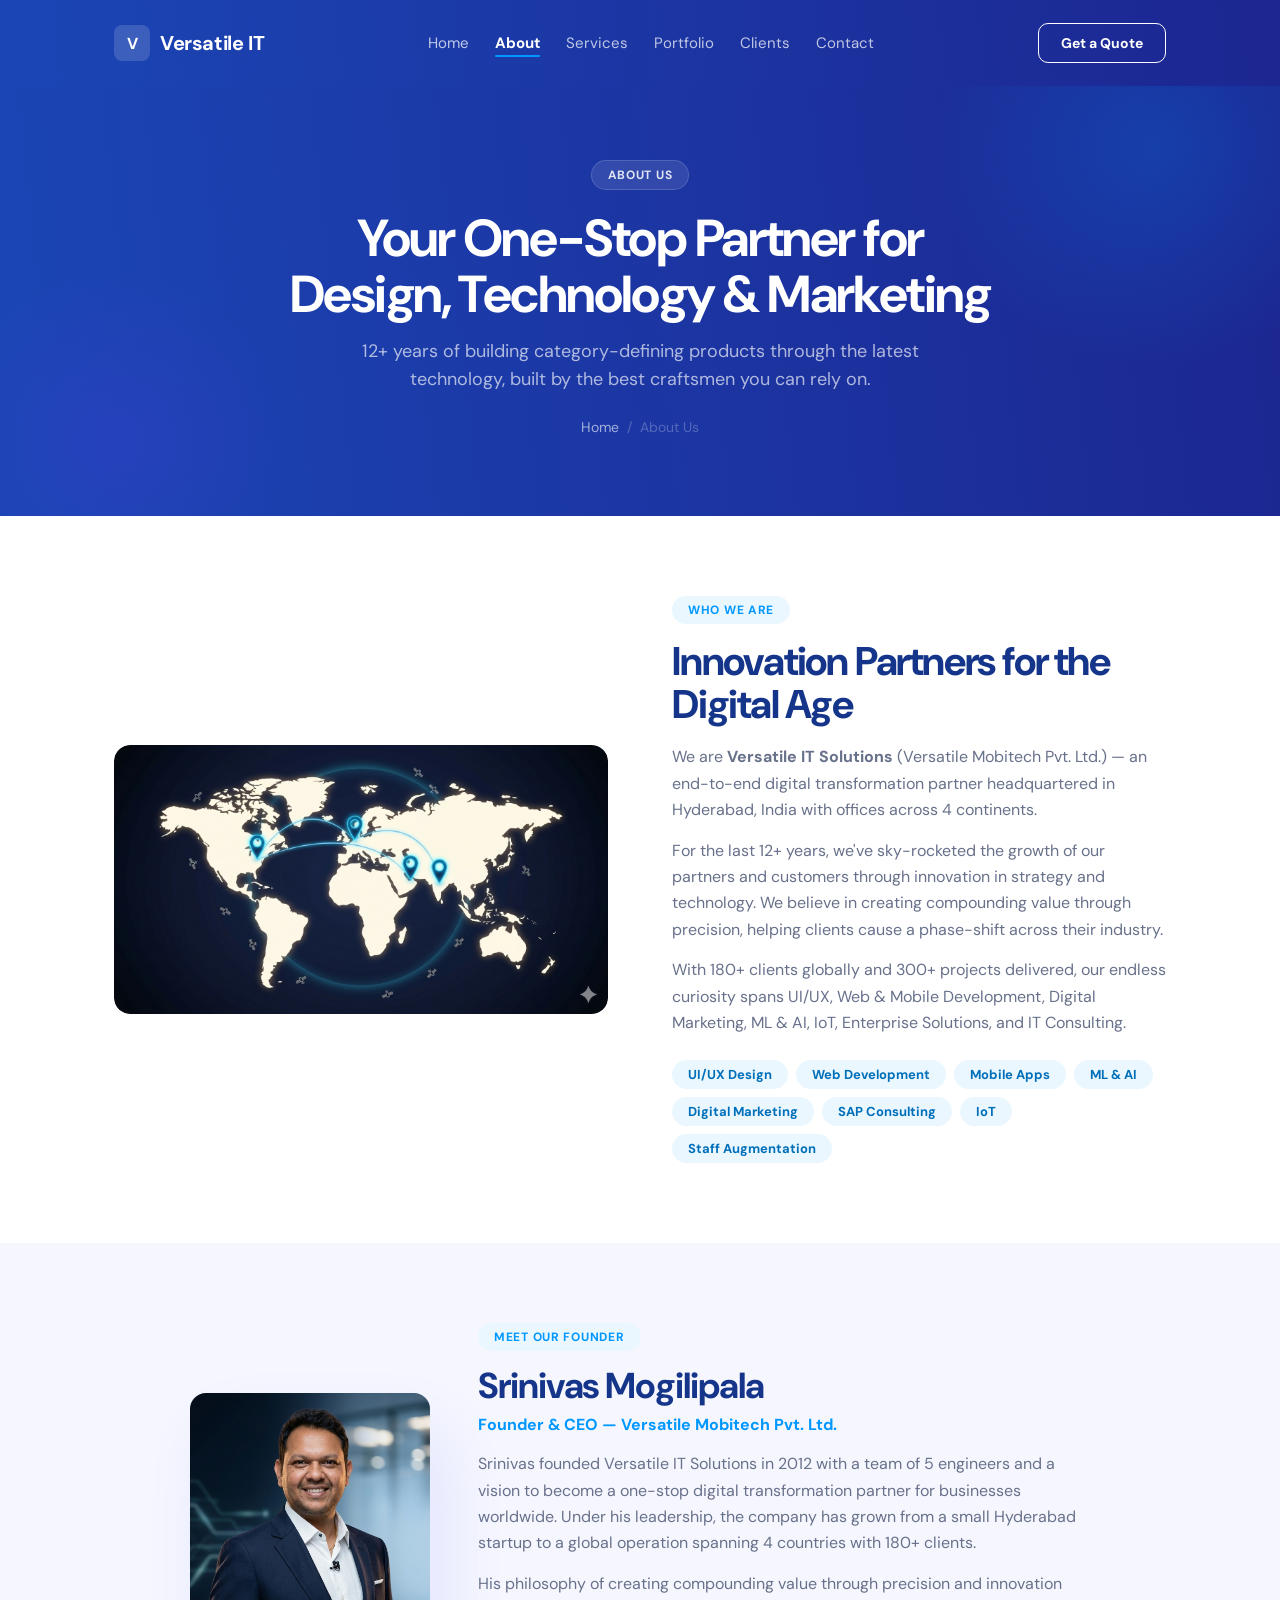
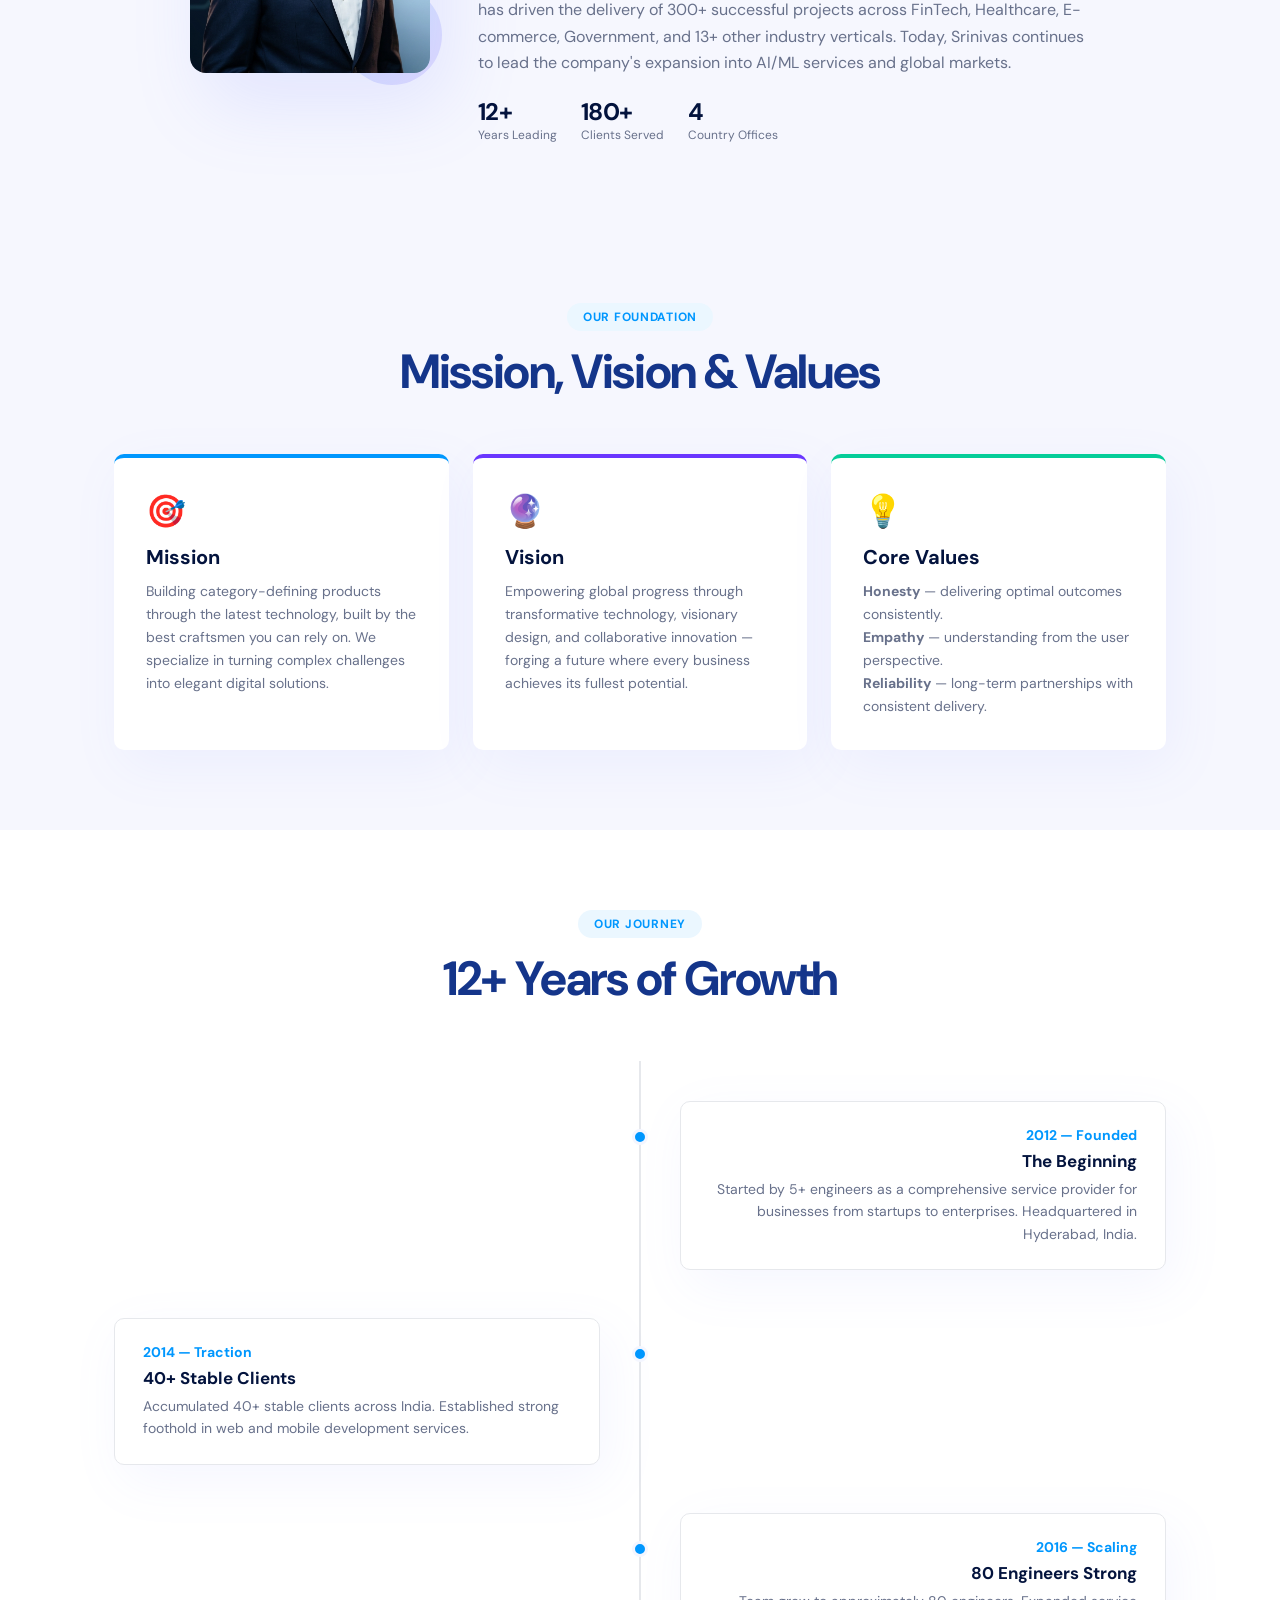
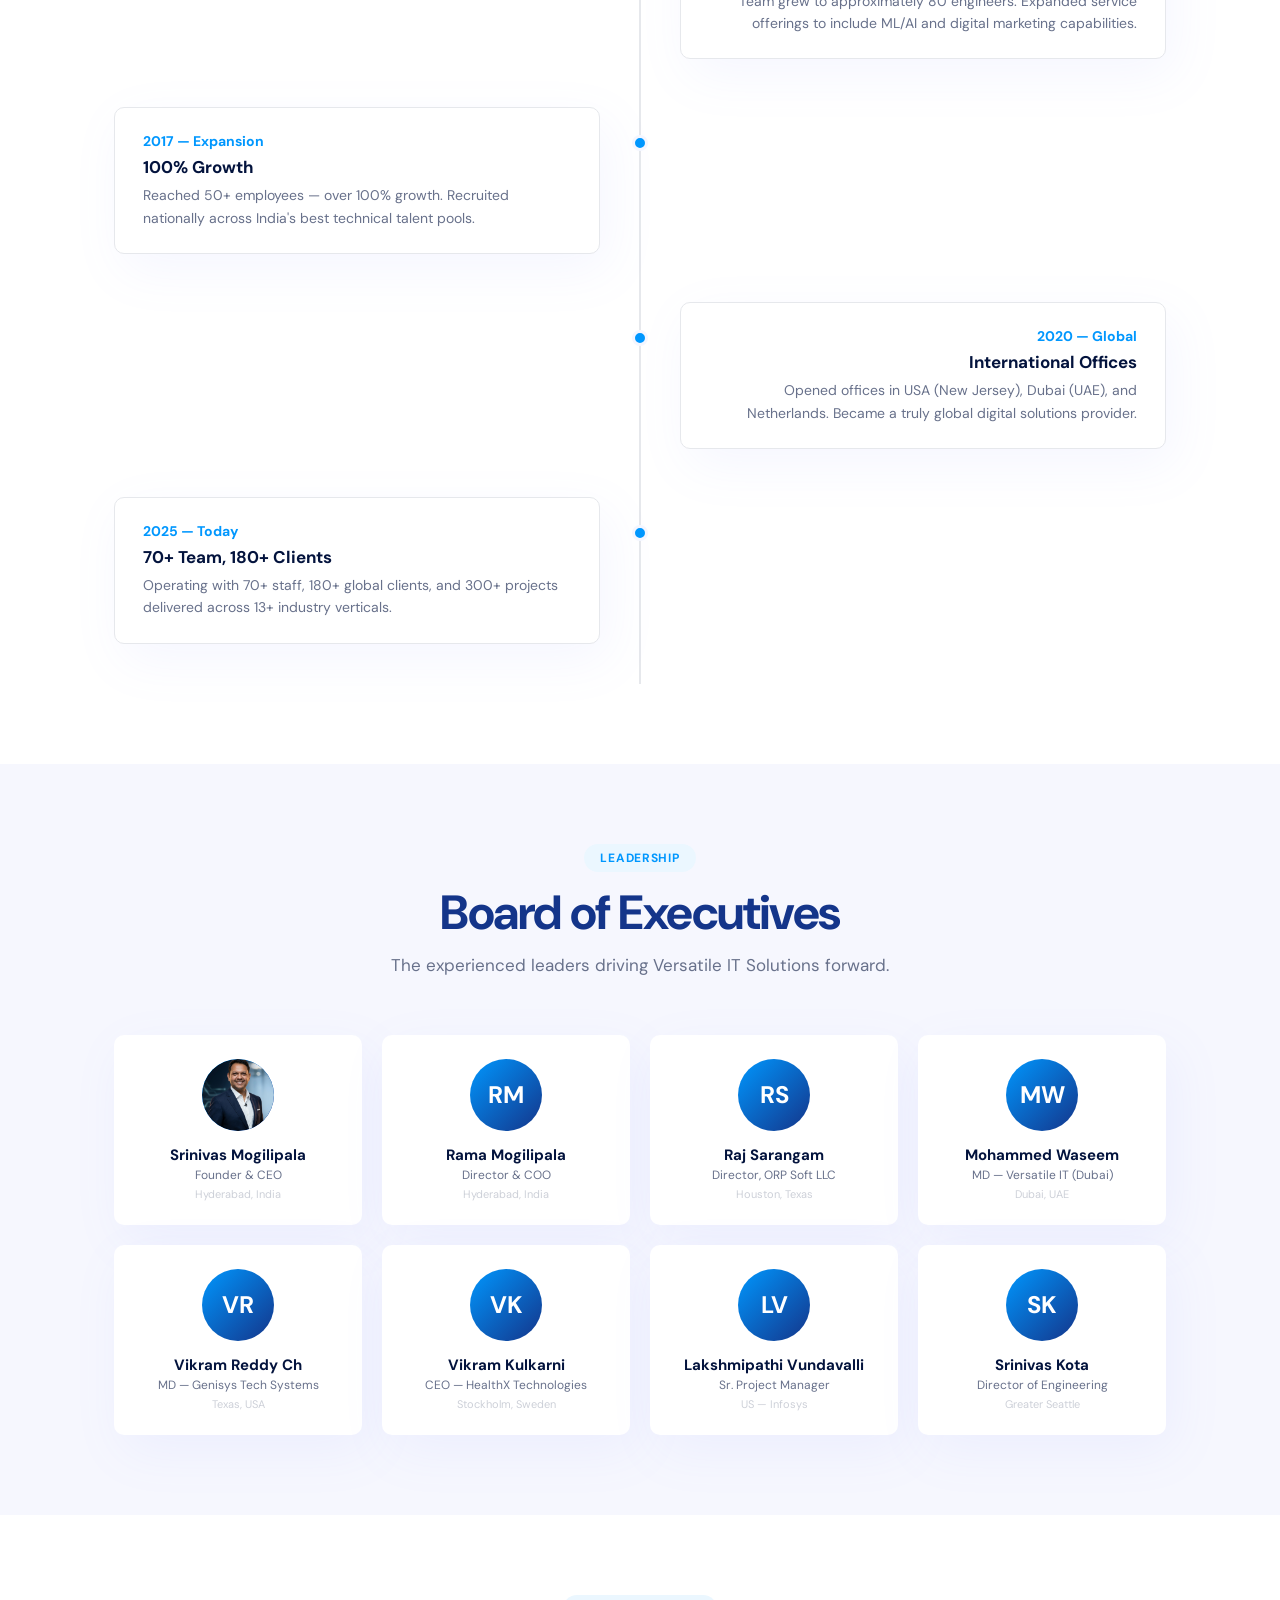
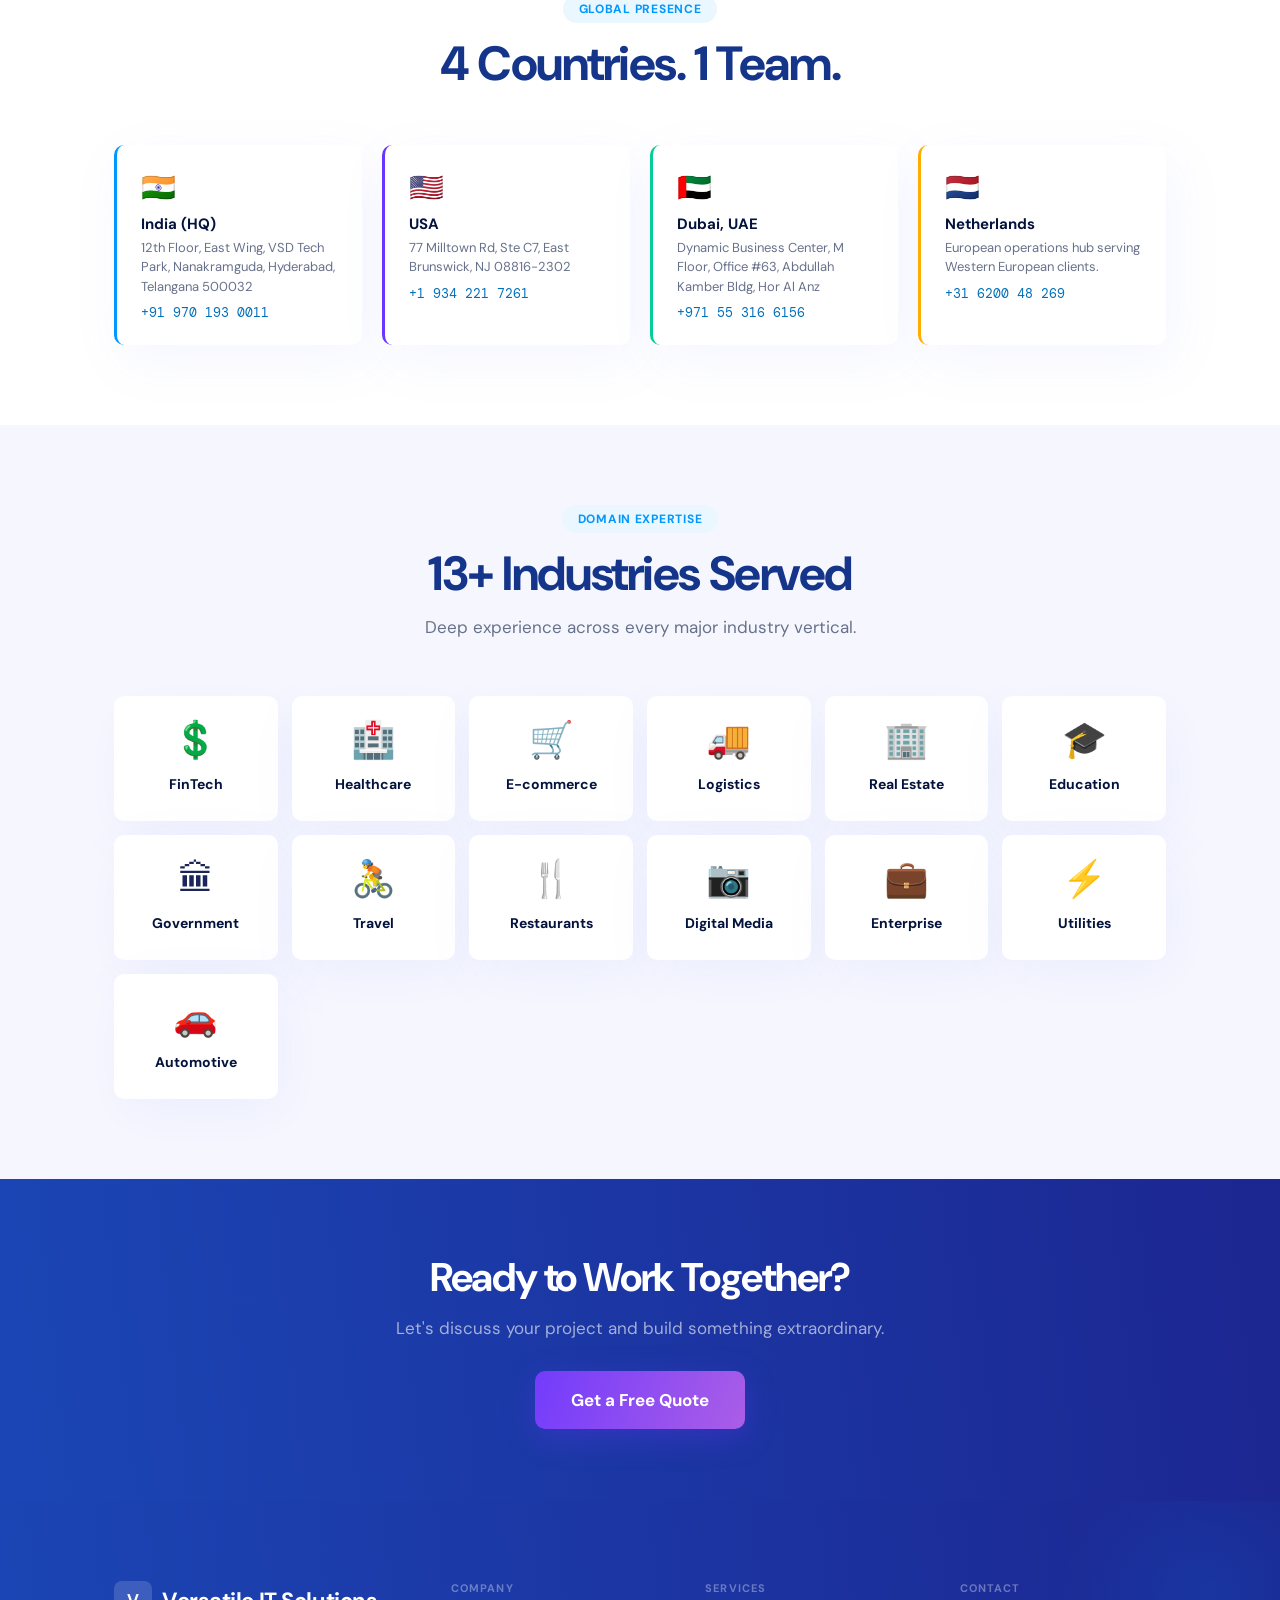
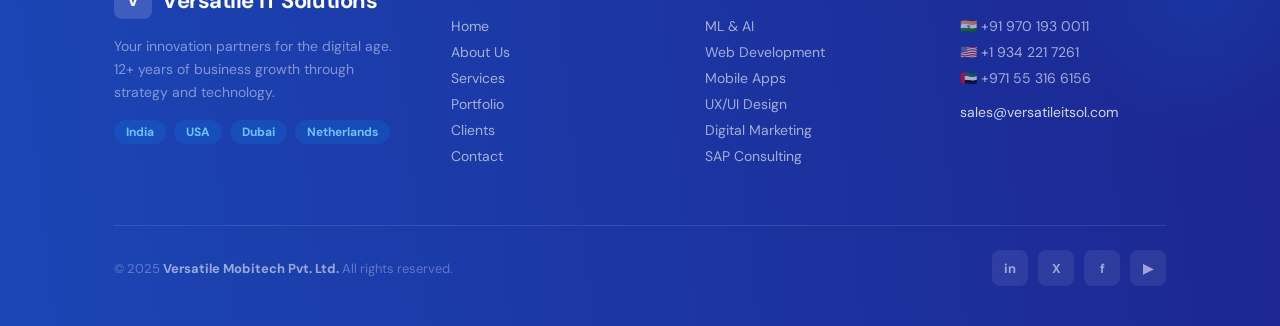
==== about.html @ 3d73874d "Initial commit: Versatile project files" ====
<!DOCTYPE html>
<html lang="en">
<head>
<meta charset="UTF-8"/>
<meta name="viewport" content="width=device-width,initial-scale=1.0"/>
<title>About Us — Versatile IT Solutions</title>
<meta name="description" content="Learn about Versatile IT Solutions — 12+ years of digital innovation across 4 countries with 180+ global clients."/>
<link rel="preconnect" href="https://fonts.googleapis.com"/>
<link rel="preconnect" href="https://fonts.gstatic.com" crossorigin/>
<link href="https://fonts.googleapis.com/css2?family=DM+Sans:ital,opsz,wght@0,9..40,300;0,9..40,400;0,9..40,500;0,9..40,700;1,9..40,400&family=DM+Mono:wght@400;500&display=swap" rel="stylesheet"/>
<link rel="stylesheet" href="css/style.css"/>
<style>
.about-grid{display:grid;grid-template-columns:1fr 1fr;gap:64px;align-items:center}
.about-img{border-radius:var(--r-lg);overflow:hidden}
.about-img img{width:100%;border-radius:var(--r-lg)}
.about-text h2{font-size:40px;font-weight:700;color:var(--blue-darkest);letter-spacing:-.03em;line-height:1.08;margin-bottom:18px}
.about-text p{font-size:16px;color:var(--text-grey);line-height:1.65;margin-bottom:14px}
.about-tags{display:flex;flex-wrap:wrap;gap:8px;margin-top:24px}
.about-tags span{padding:6px 16px;background:var(--blue-light);border-radius:var(--r-pill);font-size:13px;font-weight:700;color:var(--blue-dark)}

/* MVV */
.mvv-grid{display:grid;grid-template-columns:repeat(3,1fr);gap:24px}
.mvv-card{background:#fff;border-radius:var(--r);padding:32px;box-shadow:var(--shadow-sm);border-top:4px solid var(--blue)}
.mvv-card:nth-child(2){border-top-color:var(--purple-start)}
.mvv-card:nth-child(3){border-top-color:var(--success)}
.mvv-card h3{font-size:20px;font-weight:700;color:var(--heading);margin:12px 0 10px}
.mvv-card p{font-size:14px;color:var(--text-grey);line-height:1.65}

/* Timeline */
.timeline{position:relative;padding:40px 0}
.timeline::before{content:'';position:absolute;left:50%;top:0;bottom:0;width:2px;background:var(--light-grey);transform:translateX(-50%)}
.tl-item{display:flex;align-items:flex-start;margin-bottom:48px;position:relative}
.tl-item:last-child{margin-bottom:0}
.tl-item:nth-child(odd){flex-direction:row-reverse;text-align:right}
.tl-content{width:calc(50% - 40px);padding:24px 28px;background:#fff;border-radius:var(--r);box-shadow:var(--shadow-sm);border:1px solid var(--light-grey)}
.tl-dot{position:absolute;left:50%;top:28px;width:16px;height:16px;background:var(--blue);border-radius:50%;border:3px solid #F4F6FF;transform:translateX(-50%);z-index:1}
.tl-year{font-size:14px;font-weight:700;color:var(--blue);margin-bottom:6px}
.tl-content h4{font-size:17px;font-weight:700;color:var(--heading);margin-bottom:6px}
.tl-content p{font-size:14px;color:var(--text-grey);line-height:1.6}

/* Values */
.val-grid{display:grid;grid-template-columns:repeat(3,1fr);gap:24px}
.val-card{background:#fff;border-radius:var(--r);padding:28px;box-shadow:var(--shadow-sm);text-align:center}
.val-icon{font-size:36px;margin-bottom:12px}
.val-card h4{font-size:16px;font-weight:700;color:var(--heading);margin-bottom:8px}
.val-card p{font-size:14px;color:var(--text-grey);line-height:1.6}

/* Team */
.team-grid{display:grid;grid-template-columns:repeat(4,1fr);gap:20px}
.team-card{background:#fff;border-radius:var(--r);padding:24px;box-shadow:var(--shadow-sm);text-align:center;transition:transform .2s,box-shadow .2s}
.team-card:hover{transform:translateY(-4px);box-shadow:var(--shadow-md)}
.team-avatar{width:72px;height:72px;border-radius:50%;background:linear-gradient(135deg,var(--blue),var(--blue-darkest));display:flex;align-items:center;justify-content:center;font-size:24px;font-weight:700;color:#fff;margin:0 auto 14px}
.team-card.has-img .team-avatar{padding:0;overflow:hidden}
.team-card.has-img .team-avatar img{width:100%;height:100%;object-fit:cover;border-radius:50%}
.team-card h4{font-size:15px;font-weight:700;color:var(--heading);margin-bottom:2px}
.team-card p{font-size:12px;color:var(--text-grey)}
.team-card .loc{font-size:11px;color:var(--border);margin-top:4px}

/* offices */
.off-grid{display:grid;grid-template-columns:repeat(4,1fr);gap:20px}
.off-card{background:#fff;border-radius:var(--r);padding:24px;box-shadow:var(--shadow-sm);border-left:3px solid var(--blue)}
.off-card:nth-child(2){border-left-color:var(--purple-start)}
.off-card:nth-child(3){border-left-color:var(--success)}
.off-card:nth-child(4){border-left-color:var(--warning)}
.off-flag{font-size:28px;margin-bottom:8px}
.off-card h4{font-size:15px;font-weight:700;color:var(--heading);margin-bottom:4px}
.off-card p{font-size:13px;color:var(--text-grey);line-height:1.5}
.off-card .phone{font-size:13px;font-family:var(--mono);color:var(--blue-dark);margin-top:8px}

@media(max-width:900px){
  .about-grid{grid-template-columns:1fr}
  .mvv-grid,.val-grid{grid-template-columns:1fr}
  .team-grid{grid-template-columns:1fr 1fr}
  .off-grid{grid-template-columns:1fr 1fr}
  .timeline::before{left:20px}
  .tl-item,.tl-item:nth-child(odd){flex-direction:row;text-align:left}
  .tl-content{width:calc(100% - 52px);margin-left:auto}
  .tl-dot{left:20px}
}
@media(max-width:600px){
  .team-grid,.off-grid{grid-template-columns:1fr}
}
</style>
</head>
<body>

<!-- NAV -->
<header class="nav-wrap solid" id="navbar">
  <nav class="nav">
    <a href="index.html" class="nav-logo"><div class="nav-logo-mark">V</div>Versatile IT</a>
    <div class="nav-links">
      <a href="index.html" class="nav-link">Home</a><a href="about.html" class="nav-link active">About</a><a href="services.html" class="nav-link">Services</a><a href="portfolio.html" class="nav-link">Portfolio</a><a href="clients.html" class="nav-link">Clients</a><a href="contact.html" class="nav-link">Contact</a>
    </div>
    <div class="nav-right"><a href="contact.html" class="nav-cta">Get a Quote</a></div>
    <button class="nav-hamburger" id="menuToggle" aria-label="Menu"><span></span><span></span><span></span></button>
  </nav>
  <div class="mobile-menu" id="mobileMenu"><a href="index.html">Home</a><a href="about.html" class="active">About</a><a href="services.html">Services</a><a href="portfolio.html">Portfolio</a><a href="clients.html">Clients</a><a href="contact.html">Contact</a></div>
</header>

<!-- PAGE HERO -->
<section class="page-hero">
  <div class="container">
    <div class="sec-chip dark rv">About Us</div>
    <h1 class="rv rv-d1">Your One-Stop Partner for<br/>Design, Technology &amp; Marketing</h1>
    <p class="rv rv-d2">12+ years of building category-defining products through the latest technology, built by the best craftsmen you can rely on.</p>
    <div class="breadcrumb rv rv-d3"><a href="index.html">Home</a><span>/</span><span>About Us</span></div>
  </div>
</section>

<!-- ABOUT SECTION -->
<section class="sec" style="background:#fff">
  <div class="container">
    <div class="about-grid">
      <div class="about-img rv"><img src="Images/ABOUT  COMPANY SECTION.png" alt="Global presence"/></div>
      <div class="about-text">
        <div class="sec-chip rv">Who We Are</div>
        <h2 class="rv rv-d1">Innovation Partners for the Digital Age</h2>
        <p class="rv rv-d2">We are <strong>Versatile IT Solutions</strong> (Versatile Mobitech Pvt. Ltd.) — an end-to-end digital transformation partner headquartered in Hyderabad, India with offices across 4 continents.</p>
        <p class="rv rv-d2">For the last 12+ years, we've sky-rocketed the growth of our partners and customers through innovation in strategy and technology. We believe in creating compounding value through precision, helping clients cause a phase-shift across their industry.</p>
        <p class="rv rv-d3">With 180+ clients globally and 300+ projects delivered, our endless curiosity spans UI/UX, Web & Mobile Development, Digital Marketing, ML & AI, IoT, Enterprise Solutions, and IT Consulting.</p>
        <div class="about-tags rv rv-d3">
          <span>UI/UX Design</span><span>Web Development</span><span>Mobile Apps</span><span>ML &amp; AI</span><span>Digital Marketing</span><span>SAP Consulting</span><span>IoT</span><span>Staff Augmentation</span>
        </div>
      </div>
    </div>
  </div>
</section>

<!-- FOUNDER SPOTLIGHT -->
<section class="sec" style="background:var(--surface)">
  <div class="container">
    <div style="display:grid;grid-template-columns:auto 1fr;gap:48px;align-items:center;max-width:900px;margin:0 auto">
      <div class="rv" style="position:relative">
        <div style="width:240px;height:280px;border-radius:var(--r-lg);overflow:hidden;box-shadow:var(--shadow-lg);position:relative;z-index:1">
          <img src="Images/Founder-CEO.png" alt="Srinivas Mogilipala — Founder & CEO" style="width:100%;height:100%;object-fit:cover"/>
        </div>
        <div style="position:absolute;bottom:-12px;right:-12px;width:100px;height:100px;border-radius:50%;background:linear-gradient(135deg,rgba(0,151,254,.15),rgba(106,54,255,.15));z-index:0"></div>
      </div>
      <div>
        <div class="sec-chip rv">Meet Our Founder</div>
        <h2 class="rv rv-d1" style="font-size:36px;font-weight:700;color:var(--blue-darkest);letter-spacing:-.03em;line-height:1.08;margin-bottom:8px">Srinivas Mogilipala</h2>
        <div class="rv rv-d2" style="font-size:16px;font-weight:700;color:var(--blue);margin-bottom:16px">Founder &amp; CEO — Versatile Mobitech Pvt. Ltd.</div>
        <p class="rv rv-d2" style="font-size:16px;color:var(--text-grey);line-height:1.65;margin-bottom:14px">Srinivas founded Versatile IT Solutions in 2012 with a team of 5 engineers and a vision to become a one-stop digital transformation partner for businesses worldwide. Under his leadership, the company has grown from a small Hyderabad startup to a global operation spanning 4 countries with 180+ clients.</p>
        <p class="rv rv-d3" style="font-size:16px;color:var(--text-grey);line-height:1.65;margin-bottom:20px">His philosophy of creating compounding value through precision and innovation has driven the delivery of 300+ successful projects across FinTech, Healthcare, E-commerce, Government, and 13+ other industry verticals. Today, Srinivas continues to lead the company's expansion into AI/ML services and global markets.</p>
        <div class="rv rv-d3" style="display:flex;gap:24px;flex-wrap:wrap">
          <div style="display:flex;flex-direction:column"><span style="font-size:24px;font-weight:700;color:var(--heading);letter-spacing:-.03em">12+</span><span style="font-size:12px;color:var(--text-grey)">Years Leading</span></div>
          <div style="display:flex;flex-direction:column"><span style="font-size:24px;font-weight:700;color:var(--heading);letter-spacing:-.03em">180+</span><span style="font-size:12px;color:var(--text-grey)">Clients Served</span></div>
          <div style="display:flex;flex-direction:column"><span style="font-size:24px;font-weight:700;color:var(--heading);letter-spacing:-.03em">4</span><span style="font-size:12px;color:var(--text-grey)">Country Offices</span></div>
        </div>
      </div>
    </div>
  </div>
</section>

<!-- MISSION VISION VALUES -->
<section class="sec" style="background:var(--surface)">
  <div class="container">
    <div class="sec-header">
      <div class="sec-chip rv">Our Foundation</div>
      <h2 class="sec-title rv rv-d1">Mission, Vision &amp; Values</h2>
    </div>
    <div class="mvv-grid">
      <div class="mvv-card rv">
        <div style="font-size:32px">&#127919;</div>
        <h3>Mission</h3>
        <p>Building category-defining products through the latest technology, built by the best craftsmen you can rely on. We specialize in turning complex challenges into elegant digital solutions.</p>
      </div>
      <div class="mvv-card rv rv-d1">
        <div style="font-size:32px">&#128302;</div>
        <h3>Vision</h3>
        <p>Empowering global progress through transformative technology, visionary design, and collaborative innovation — forging a future where every business achieves its fullest potential.</p>
      </div>
      <div class="mvv-card rv rv-d2">
        <div style="font-size:32px">&#128161;</div>
        <h3>Core Values</h3>
        <p><strong>Honesty</strong> — delivering optimal outcomes consistently.<br/><strong>Empathy</strong> — understanding from the user perspective.<br/><strong>Reliability</strong> — long-term partnerships with consistent delivery.</p>
      </div>
    </div>
  </div>
</section>

<!-- TIMELINE -->
<section class="sec" style="background:#fff">
  <div class="container">
    <div class="sec-header">
      <div class="sec-chip rv">Our Journey</div>
      <h2 class="sec-title rv rv-d1">12+ Years of Growth</h2>
    </div>
    <div class="timeline">
      <div class="tl-item rv"><div class="tl-dot"></div><div class="tl-content"><div class="tl-year">2012 — Founded</div><h4>The Beginning</h4><p>Started by 5+ engineers as a comprehensive service provider for businesses from startups to enterprises. Headquartered in Hyderabad, India.</p></div></div>
      <div class="tl-item rv"><div class="tl-dot"></div><div class="tl-content"><div class="tl-year">2014 — Traction</div><h4>40+ Stable Clients</h4><p>Accumulated 40+ stable clients across India. Established strong foothold in web and mobile development services.</p></div></div>
      <div class="tl-item rv"><div class="tl-dot"></div><div class="tl-content"><div class="tl-year">2016 — Scaling</div><h4>80 Engineers Strong</h4><p>Team grew to approximately 80 engineers. Expanded service offerings to include ML/AI and digital marketing capabilities.</p></div></div>
      <div class="tl-item rv"><div class="tl-dot"></div><div class="tl-content"><div class="tl-year">2017 — Expansion</div><h4>100% Growth</h4><p>Reached 50+ employees — over 100% growth. Recruited nationally across India's best technical talent pools.</p></div></div>
      <div class="tl-item rv"><div class="tl-dot"></div><div class="tl-content"><div class="tl-year">2020 — Global</div><h4>International Offices</h4><p>Opened offices in USA (New Jersey), Dubai (UAE), and Netherlands. Became a truly global digital solutions provider.</p></div></div>
      <div class="tl-item rv"><div class="tl-dot"></div><div class="tl-content"><div class="tl-year">2025 — Today</div><h4>70+ Team, 180+ Clients</h4><p>Operating with 70+ staff, 180+ global clients, and 300+ projects delivered across 13+ industry verticals.</p></div></div>
    </div>
  </div>
</section>

<!-- LEADERSHIP -->
<section class="sec" style="background:var(--surface)">
  <div class="container">
    <div class="sec-header">
      <div class="sec-chip rv">Leadership</div>
      <h2 class="sec-title rv rv-d1">Board of Executives</h2>
      <p class="sec-desc rv rv-d2">The experienced leaders driving Versatile IT Solutions forward.</p>
    </div>
    <div class="team-grid">
      <div class="team-card has-img rv"><div class="team-avatar"><img src="Images/Founder-CEO.png" alt="Srinivas Mogilipala"/></div><h4>Srinivas Mogilipala</h4><p>Founder &amp; CEO</p><div class="loc">Hyderabad, India</div></div>
      <div class="team-card rv rv-d1"><div class="team-avatar">RM</div><h4>Rama Mogilipala</h4><p>Director &amp; COO</p><div class="loc">Hyderabad, India</div></div>
      <div class="team-card rv rv-d2"><div class="team-avatar">RS</div><h4>Raj Sarangam</h4><p>Director, ORP Soft LLC</p><div class="loc">Houston, Texas</div></div>
      <div class="team-card rv rv-d3"><div class="team-avatar">MW</div><h4>Mohammed Waseem</h4><p>MD — Versatile IT (Dubai)</p><div class="loc">Dubai, UAE</div></div>
      <div class="team-card rv"><div class="team-avatar">VR</div><h4>Vikram Reddy Ch</h4><p>MD — Genisys Tech Systems</p><div class="loc">Texas, USA</div></div>
      <div class="team-card rv rv-d1"><div class="team-avatar">VK</div><h4>Vikram Kulkarni</h4><p>CEO — HealthX Technologies</p><div class="loc">Stockholm, Sweden</div></div>
      <div class="team-card rv rv-d2"><div class="team-avatar">LV</div><h4>Lakshmipathi Vundavalli</h4><p>Sr. Project Manager</p><div class="loc">US — Infosys</div></div>
      <div class="team-card rv rv-d3"><div class="team-avatar">SK</div><h4>Srinivas Kota</h4><p>Director of Engineering</p><div class="loc">Greater Seattle</div></div>
    </div>
  </div>
</section>

<!-- OFFICES -->
<section class="sec" style="background:#fff">
  <div class="container">
    <div class="sec-header">
      <div class="sec-chip rv">Global Presence</div>
      <h2 class="sec-title rv rv-d1">4 Countries. 1 Team.</h2>
    </div>
    <div class="off-grid">
      <div class="off-card rv"><div class="off-flag">&#127470;&#127475;</div><h4>India (HQ)</h4><p>12th Floor, East Wing, VSD Tech Park, Nanakramguda, Hyderabad, Telangana 500032</p><div class="phone">+91 970 193 0011</div></div>
      <div class="off-card rv rv-d1"><div class="off-flag">&#127482;&#127480;</div><h4>USA</h4><p>77 Milltown Rd, Ste C7, East Brunswick, NJ 08816-2302</p><div class="phone">+1 934 221 7261</div></div>
      <div class="off-card rv rv-d2"><div class="off-flag">&#127462;&#127466;</div><h4>Dubai, UAE</h4><p>Dynamic Business Center, M Floor, Office #63, Abdullah Kamber Bldg, Hor Al Anz</p><div class="phone">+971 55 316 6156</div></div>
      <div class="off-card rv rv-d3"><div class="off-flag">&#127475;&#127473;</div><h4>Netherlands</h4><p>European operations hub serving Western European clients.</p><div class="phone">+31 6200 48 269</div></div>
    </div>
  </div>
</section>

<!-- DOMAIN EXPERTISE -->
<section class="sec" style="background:var(--surface)">
  <div class="container">
    <div class="sec-header">
      <div class="sec-chip rv">Domain Expertise</div>
      <h2 class="sec-title rv rv-d1">13+ Industries Served</h2>
      <p class="sec-desc rv rv-d2">Deep experience across every major industry vertical.</p>
    </div>
    <div style="display:grid;grid-template-columns:repeat(auto-fill,minmax(160px,1fr));gap:14px">
      <div class="val-card rv" style="padding:20px"><div class="val-icon">&#128178;</div><h4 style="font-size:14px">FinTech</h4></div>
      <div class="val-card rv" style="padding:20px"><div class="val-icon">&#127973;</div><h4 style="font-size:14px">Healthcare</h4></div>
      <div class="val-card rv" style="padding:20px"><div class="val-icon">&#128722;</div><h4 style="font-size:14px">E-commerce</h4></div>
      <div class="val-card rv" style="padding:20px"><div class="val-icon">&#128666;</div><h4 style="font-size:14px">Logistics</h4></div>
      <div class="val-card rv" style="padding:20px"><div class="val-icon">&#127970;</div><h4 style="font-size:14px">Real Estate</h4></div>
      <div class="val-card rv" style="padding:20px"><div class="val-icon">&#127891;</div><h4 style="font-size:14px">Education</h4></div>
      <div class="val-card rv" style="padding:20px"><div class="val-icon">&#127963;</div><h4 style="font-size:14px">Government</h4></div>
      <div class="val-card rv" style="padding:20px"><div class="val-icon">&#128692;</div><h4 style="font-size:14px">Travel</h4></div>
      <div class="val-card rv" style="padding:20px"><div class="val-icon">&#127860;</div><h4 style="font-size:14px">Restaurants</h4></div>
      <div class="val-card rv" style="padding:20px"><div class="val-icon">&#128247;</div><h4 style="font-size:14px">Digital Media</h4></div>
      <div class="val-card rv" style="padding:20px"><div class="val-icon">&#128188;</div><h4 style="font-size:14px">Enterprise</h4></div>
      <div class="val-card rv" style="padding:20px"><div class="val-icon">&#9889;</div><h4 style="font-size:14px">Utilities</h4></div>
      <div class="val-card rv" style="padding:20px"><div class="val-icon">&#128663;</div><h4 style="font-size:14px">Automotive</h4></div>
    </div>
  </div>
</section>

<!-- CTA -->
<section style="background:linear-gradient(83.79deg,var(--hero-start) 3.25%,var(--hero-end) 96.85%);padding:72px 0;text-align:center;position:relative;overflow:hidden">
  <div class="container" style="position:relative;z-index:1">
    <h2 style="font-size:40px;font-weight:700;color:#fff;letter-spacing:-.03em;margin-bottom:14px" class="rv">Ready to Work Together?</h2>
    <p style="font-size:17px;color:rgba(255,255,255,.6);margin-bottom:32px" class="rv rv-d1">Let's discuss your project and build something extraordinary.</p>
    <a href="contact.html" class="btn-purple rv rv-d2">Get a Free Quote</a>
  </div>
</section>

<!-- FOOTER -->
<footer class="footer">
  <div class="container">
    <div class="footer-grid">
      <div class="footer-brand"><div class="footer-logo"><div class="footer-logo-mark">V</div>Versatile IT Solutions</div><p class="footer-desc">Your innovation partners for the digital age. 12+ years of business growth through strategy and technology.</p><div class="footer-pills"><span>India</span><span>USA</span><span>Dubai</span><span>Netherlands</span></div></div>
      <div class="footer-col"><div class="footer-col-title">Company</div><a href="index.html">Home</a><a href="about.html">About Us</a><a href="services.html">Services</a><a href="portfolio.html">Portfolio</a><a href="clients.html">Clients</a><a href="contact.html">Contact</a></div>
      <div class="footer-col"><div class="footer-col-title">Services</div><a href="services.html">ML &amp; AI</a><a href="services.html">Web Development</a><a href="services.html">Mobile Apps</a><a href="services.html">UX/UI Design</a><a href="services.html">Digital Marketing</a><a href="services.html">SAP Consulting</a></div>
      <div class="footer-col"><div class="footer-col-title">Contact</div><a href="tel:+919701930011">&#127470;&#127475; +91 970 193 0011</a><a href="tel:+19342217261">&#127482;&#127480; +1 934 221 7261</a><a href="tel:+971553166156">&#127462;&#127466; +971 55 316 6156</a><a href="mailto:sales@versatileitsol.com" style="margin-top:8px;color:rgba(255,255,255,.8)">sales@versatileitsol.com</a></div>
    </div>
    <div class="footer-bar"><div class="footer-copy">&copy; 2025 <strong>Versatile Mobitech Pvt. Ltd.</strong> All rights reserved.</div><div class="footer-socials"><a href="#" class="footer-social">in</a><a href="#" class="footer-social">X</a><a href="#" class="footer-social">f</a><a href="#" class="footer-social">&#9654;</a></div></div>
  </div>
</footer>
<script src="js/main.js"></script>
</body>
</html>
---- css/style.css ----
/* ═══════════════════════════════════════════
   VERSATILE IT SOLUTIONS — GLOBAL STYLES
   Design System v1.0 · DM Sans · 2025
   ═══════════════════════════════════════════ */

:root {
  --hero-start:#1B45B4;--hero-end:#1C2792;
  --blue:#0097FE;--blue-dark:#006FBA;--blue-darkest:#14358A;
  --blue-light:#EBF7FF;--purple-start:#6A36FF;--purple-end:#AC5FE6;
  --icon-start:#0097FE;--icon-end:#14358A;
  --text-grey:#68718B;--border:#CDD0D8;--light-grey:#E6E8EC;
  --surface:#F6F7FE;--body:#1B2559;--heading:#03133D;
  --success:#05CD99;--warning:#FFAE00;--error:#EF4444;
  --shadow-sm:8px 16px 52px rgba(126,138,253,.08);
  --shadow-md:8px 24px 96px rgba(126,138,253,.12);
  --shadow-lg:16px 32px 74px rgba(126,138,253,.16);
  --r:10px;--r-pill:9999px;--r-lg:16px;
  --font:'DM Sans',sans-serif;--mono:'DM Mono',monospace;
  --max-w:1100px;
}
*,*::before,*::after{box-sizing:border-box;margin:0;padding:0}
html{scroll-behavior:smooth}
body{font-family:var(--font);background:#F4F6FF;color:var(--body);-webkit-font-smoothing:antialiased;overflow-x:hidden}
img{max-width:100%;height:auto;display:block}
a{text-decoration:none;color:inherit}
button{font-family:var(--font);cursor:pointer;border:none}
ul{list-style:none}
.container{max-width:var(--max-w);margin:0 auto;padding:0 24px}

/* ── Reveal ── */
.rv{opacity:0;transform:translateY(28px);transition:opacity .6s cubic-bezier(.22,1,.36,1),transform .6s cubic-bezier(.22,1,.36,1)}
.rv.vis{opacity:1;transform:none}
.rv-d1{transition-delay:.1s}.rv-d2{transition-delay:.25s}.rv-d3{transition-delay:.4s}.rv-d4{transition-delay:.5s}

/* ═══════ NAVIGATION ═══════ */
.nav-wrap{position:fixed;top:0;left:0;right:0;z-index:100;transition:background .35s,box-shadow .35s}
.nav-wrap.scrolled{background:linear-gradient(83.79deg,var(--hero-start) 3.25%,var(--hero-end) 96.85%);box-shadow:0 4px 32px rgba(0,0,0,.18)}
.nav-wrap.solid{background:linear-gradient(83.79deg,var(--hero-start) 3.25%,var(--hero-end) 96.85%)}
.nav{max-width:var(--max-w);margin:0 auto;padding:0 24px;height:86px;display:flex;align-items:center;justify-content:space-between}
.nav-logo{font-size:20px;font-weight:700;color:#fff;letter-spacing:-.02em;display:flex;align-items:center;gap:10px}
.nav-logo-mark{width:36px;height:36px;background:rgba(255,255,255,.15);border-radius:8px;display:flex;align-items:center;justify-content:center;font-size:16px;font-weight:700;backdrop-filter:blur(4px)}
.nav-links{display:flex;gap:26px;align-items:center}
.nav-link{font-size:15px;color:rgba(255,255,255,.72);font-weight:400;transition:color .2s;position:relative}
.nav-link:hover,.nav-link.active{color:#fff;font-weight:700}
.nav-link.active::after{content:'';position:absolute;bottom:-4px;left:0;right:0;height:2px;background:var(--blue);border-radius:2px}
.nav-right{display:flex;align-items:center;gap:16px}
.nav-cta{padding:10px 22px;border:1px solid #fff;border-radius:var(--r);font-size:14px;font-weight:700;color:#fff;background:transparent;transition:background .2s}
.nav-cta:hover{background:rgba(255,255,255,.12)}
.nav-hamburger{display:none;flex-direction:column;gap:5px;background:none;border:none;cursor:pointer;padding:4px}
.nav-hamburger span{display:block;width:24px;height:2px;background:#fff;border-radius:2px;transition:transform .3s,opacity .3s}
.mobile-menu{display:none;position:fixed;top:86px;left:0;right:0;bottom:0;background:linear-gradient(165deg,var(--hero-start),var(--hero-end));padding:24px;flex-direction:column;gap:4px;z-index:99;overflow-y:auto}
.mobile-menu.open{display:flex}
.mobile-menu a{font-size:16px;color:rgba(255,255,255,.85);padding:14px 16px;border-radius:8px;font-weight:500;transition:background .15s}
.mobile-menu a:hover,.mobile-menu a.active{background:rgba(255,255,255,.1);color:#fff}

/* ═══════ BUTTONS ═══════ */
.btn-purple{display:inline-flex;align-items:center;justify-content:center;gap:8px;padding:18px 36px;background:linear-gradient(112.8deg,#6A36FF -15.76%,#AC5FE6 102.86%);border-radius:var(--r);font-size:17px;font-weight:700;color:#fff;transition:opacity .2s,transform .2s;box-shadow:0 8px 32px rgba(106,54,255,.3)}
.btn-purple:hover{opacity:.92;transform:translateY(-2px)}
.btn-purple.sm{padding:14px 28px;font-size:15px}
.btn-outline-w{display:inline-flex;align-items:center;justify-content:center;gap:8px;padding:18px 36px;border:1px solid rgba(255,255,255,.5);border-radius:var(--r);font-size:17px;font-weight:700;color:#fff;background:transparent;transition:background .2s,transform .2s}
.btn-outline-w:hover{background:rgba(255,255,255,.1);transform:translateY(-2px)}
.btn-outline-b{display:inline-flex;align-items:center;gap:8px;padding:14px 28px;border:1.5px solid var(--blue-dark);border-radius:var(--r);font-size:15px;font-weight:700;color:var(--blue-dark);background:transparent;transition:background .2s,color .2s,transform .2s}
.btn-outline-b:hover{background:var(--blue-dark);color:#fff;transform:translateY(-2px)}

/* ═══════ SECTION PATTERNS ═══════ */
.sec{padding:80px 0}
.sec-header{text-align:center;max-width:620px;margin:0 auto 56px}
.sec-chip{display:inline-flex;align-items:center;gap:6px;background:var(--blue-light);border-radius:var(--r-pill);padding:6px 16px;font-size:12px;font-weight:700;color:var(--blue);letter-spacing:.06em;text-transform:uppercase;margin-bottom:16px}
.sec-chip.dark{background:rgba(255,255,255,.1);color:rgba(255,255,255,.85);border:1px solid rgba(255,255,255,.15)}
.sec-title{font-size:48px;font-weight:700;color:var(--blue-darkest);letter-spacing:-.03em;line-height:1.05;margin-bottom:14px}
.sec-title.light{color:#fff}
.sec-desc{font-size:17px;color:var(--text-grey);line-height:1.55}
.sec-desc.light{color:rgba(255,255,255,.6)}

/* ═══════ PAGE HERO (inner pages) ═══════ */
.page-hero{background:linear-gradient(83.79deg,var(--hero-start) 3.25%,var(--hero-end) 96.85%);padding:160px 0 80px;position:relative;overflow:hidden;text-align:center}
.page-hero::before{content:'';position:absolute;right:-100px;top:-80px;width:450px;height:450px;border-radius:50%;background:radial-gradient(circle,rgba(0,151,254,.2) 0%,transparent 70%);pointer-events:none}
.page-hero::after{content:'';position:absolute;left:-60px;bottom:-100px;width:350px;height:350px;border-radius:50%;background:radial-gradient(circle,rgba(106,54,255,.15) 0%,transparent 70%);pointer-events:none}
.page-hero .sec-chip{margin-bottom:20px}
.page-hero h1{font-size:52px;font-weight:700;color:#fff;letter-spacing:-.03em;line-height:1.08;margin-bottom:16px;position:relative;z-index:1}
.page-hero p{font-size:18px;color:rgba(255,255,255,.65);line-height:1.55;max-width:560px;margin:0 auto;position:relative;z-index:1}
.breadcrumb{display:flex;justify-content:center;gap:8px;margin-top:24px;font-size:14px;color:rgba(255,255,255,.4);position:relative;z-index:1}
.breadcrumb a{color:rgba(255,255,255,.6);transition:color .15s}
.breadcrumb a:hover{color:#fff}
.breadcrumb span{color:rgba(255,255,255,.25)}

/* ═══════ CARD BASE ═══════ */
.card{background:#fff;border-radius:var(--r);box-shadow:var(--shadow-sm);border:1px solid rgba(0,0,0,.03);overflow:hidden;transition:transform .25s ease,box-shadow .25s ease}
.card:hover{transform:translateY(-5px);box-shadow:var(--shadow-md)}

/* ═══════ ICON BADGE ═══════ */
.icon-badge{width:56px;height:56px;border-radius:var(--r);background:linear-gradient(52.37deg,#0097FE -5.7%,#14358A 94.69%);display:flex;align-items:center;justify-content:center;font-size:22px;flex-shrink:0}
.icon-badge.sm{width:44px;height:44px;font-size:18px}
.icon-badge.lg{width:68px;height:68px;font-size:28px}

/* ═══════ PILLS ═══════ */
.pill{display:inline-flex;align-items:center;padding:4px 12px;border-radius:var(--r-pill);font-size:13px;font-weight:700}
.pill.blue{background:var(--blue-light);color:var(--blue)}
.pill.green{background:rgba(5,205,153,.1);color:#05CD99}
.pill.yellow{background:rgba(255,174,0,.1);color:#FFAE00}
.pill.red{background:rgba(239,68,68,.1);color:#EF4444}
.pill.purple{background:rgba(172,95,230,.1);color:#AC5FE6}

/* ═══════ STATS BAR ═══════ */
.stats-bar{background:#fff;position:relative;z-index:2;margin-top:-48px;border-radius:var(--r-lg);box-shadow:var(--shadow-md)}
.stats-bar-inner{display:grid;grid-template-columns:repeat(4,1fr)}
.stat-item{padding:32px 28px;text-align:center;position:relative}
.stat-item:not(:last-child)::after{content:'';position:absolute;right:0;top:20%;height:60%;width:1px;background:var(--light-grey)}
.stat-num{font-size:40px;font-weight:700;color:var(--heading);letter-spacing:-.03em;line-height:1}
.stat-num .suffix{font-size:28px;color:var(--blue)}
.stat-label{font-size:14px;color:var(--text-grey);margin-top:6px}

/* ═══════ TESTIMONIAL CARDS ═══════ */
.testi-card{flex-shrink:0;width:400px;background:var(--surface);border-radius:var(--r);padding:28px;border:1px solid var(--light-grey);position:relative}
.testi-card::before{content:'\201C';position:absolute;top:12px;right:20px;font-size:56px;font-weight:700;color:var(--blue);opacity:.1;line-height:1;font-family:Georgia,serif}
.testi-quote{font-size:14px;color:var(--text-grey);line-height:1.65;margin-bottom:18px;font-style:italic}
.testi-author{display:flex;align-items:center;gap:12px}
.testi-avatar{width:40px;height:40px;border-radius:50%;background:linear-gradient(135deg,var(--blue),var(--blue-darkest));display:flex;align-items:center;justify-content:center;font-size:14px;font-weight:700;color:#fff;flex-shrink:0}
.testi-name{font-size:14px;font-weight:700;color:var(--heading)}
.testi-role{font-size:12px;color:var(--text-grey)}

/* ═══════ FOOTER ═══════ */
.footer{background:linear-gradient(83.79deg,var(--hero-start) 3.25%,var(--hero-end) 96.85%);padding:80px 0 40px;position:relative;overflow:hidden}
.footer::before{content:'';position:absolute;right:-80px;top:-60px;width:300px;height:300px;border-radius:50%;background:radial-gradient(circle,rgba(0,151,254,.12),transparent 70%);pointer-events:none}
.footer-grid{display:grid;grid-template-columns:1.4fr 1fr 1fr 1fr;gap:48px;margin-bottom:56px;position:relative;z-index:1}
.footer-brand{display:flex;flex-direction:column;gap:16px}
.footer-logo{font-size:22px;font-weight:700;color:#fff;letter-spacing:-.02em;display:flex;align-items:center;gap:10px}
.footer-logo-mark{width:38px;height:38px;background:rgba(255,255,255,.15);border-radius:8px;display:flex;align-items:center;justify-content:center;font-size:17px;font-weight:700}
.footer-desc{font-size:14px;color:rgba(255,255,255,.45);line-height:1.65}
.footer-pills{display:flex;gap:8px;flex-wrap:wrap}
.footer-pills span{padding:4px 12px;border-radius:var(--r-pill);font-size:12px;font-weight:700;background:rgba(0,151,254,.15);color:#6ec1ff}
.footer-col-title{font-size:11px;font-weight:700;text-transform:uppercase;letter-spacing:.1em;color:rgba(255,255,255,.35);margin-bottom:18px}
.footer-col a{display:block;font-size:14px;color:rgba(255,255,255,.6);padding:4px 0;transition:color .15s}
.footer-col a:hover{color:#fff}
.footer-bar{border-top:1px solid rgba(255,255,255,.1);padding-top:24px;display:flex;justify-content:space-between;align-items:center;position:relative;z-index:1;flex-wrap:wrap;gap:16px}
.footer-copy{font-size:13px;color:rgba(255,255,255,.3)}
.footer-copy strong{color:rgba(255,255,255,.55)}
.footer-socials{display:flex;gap:10px}
.footer-social{width:36px;height:36px;border-radius:8px;background:rgba(255,255,255,.08);display:flex;align-items:center;justify-content:center;font-size:13px;color:rgba(255,255,255,.55);transition:background .2s,color .2s;font-weight:700}
.footer-social:hover{background:rgba(255,255,255,.18);color:#fff}

/* ═══════ FORM ═══════ */
.form-row{display:grid;grid-template-columns:1fr 1fr;gap:16px;margin-bottom:16px}
.form-group{display:flex;flex-direction:column;gap:6px}
.form-group.full{grid-column:1/-1}
.form-label{font-size:12px;font-weight:700;color:var(--heading);text-transform:uppercase;letter-spacing:.06em}
.form-input,.form-textarea,.form-select{padding:14px 18px;border:1.5px solid var(--light-grey);border-radius:8px;font-size:15px;font-family:var(--font);color:var(--heading);background:#fff;transition:border-color .2s,box-shadow .2s;outline:none;width:100%}
.form-input:focus,.form-textarea:focus,.form-select:focus{border-color:var(--blue);box-shadow:0 0 0 3px rgba(0,151,254,.1)}
.form-textarea{resize:vertical;min-height:120px}

/* ═══════ KEYFRAMES ═══════ */
@keyframes floatY{0%,100%{transform:translateY(0)}50%{transform:translateY(-10px)}}
@keyframes scrollX{0%{transform:translateX(0)}100%{transform:translateX(-50%)}}

/* ═══════ RESPONSIVE ═══════ */
@media(max-width:1200px){
  .sec-title{font-size:40px}
  .page-hero h1{font-size:42px}
  .footer-grid{grid-template-columns:1fr 1fr 1fr;gap:32px}
  .footer-brand{grid-column:1/-1}
}
@media(max-width:900px){
  .nav-links{display:none}
  .nav-hamburger{display:flex}
  .sec-title{font-size:34px}
  .page-hero h1{font-size:34px}
  .page-hero{padding:130px 0 60px}
  .stats-bar-inner{grid-template-columns:1fr 1fr}
  .stat-item:nth-child(2)::after{display:none}
  .form-row{grid-template-columns:1fr}
  .footer-grid{grid-template-columns:1fr 1fr}
}
@media(max-width:600px){
  .sec-title{font-size:28px}
  .page-hero h1{font-size:28px}
  .stats-bar-inner{grid-template-columns:1fr}
  .stat-item::after{display:none!important}
  .footer-grid{grid-template-columns:1fr}
}
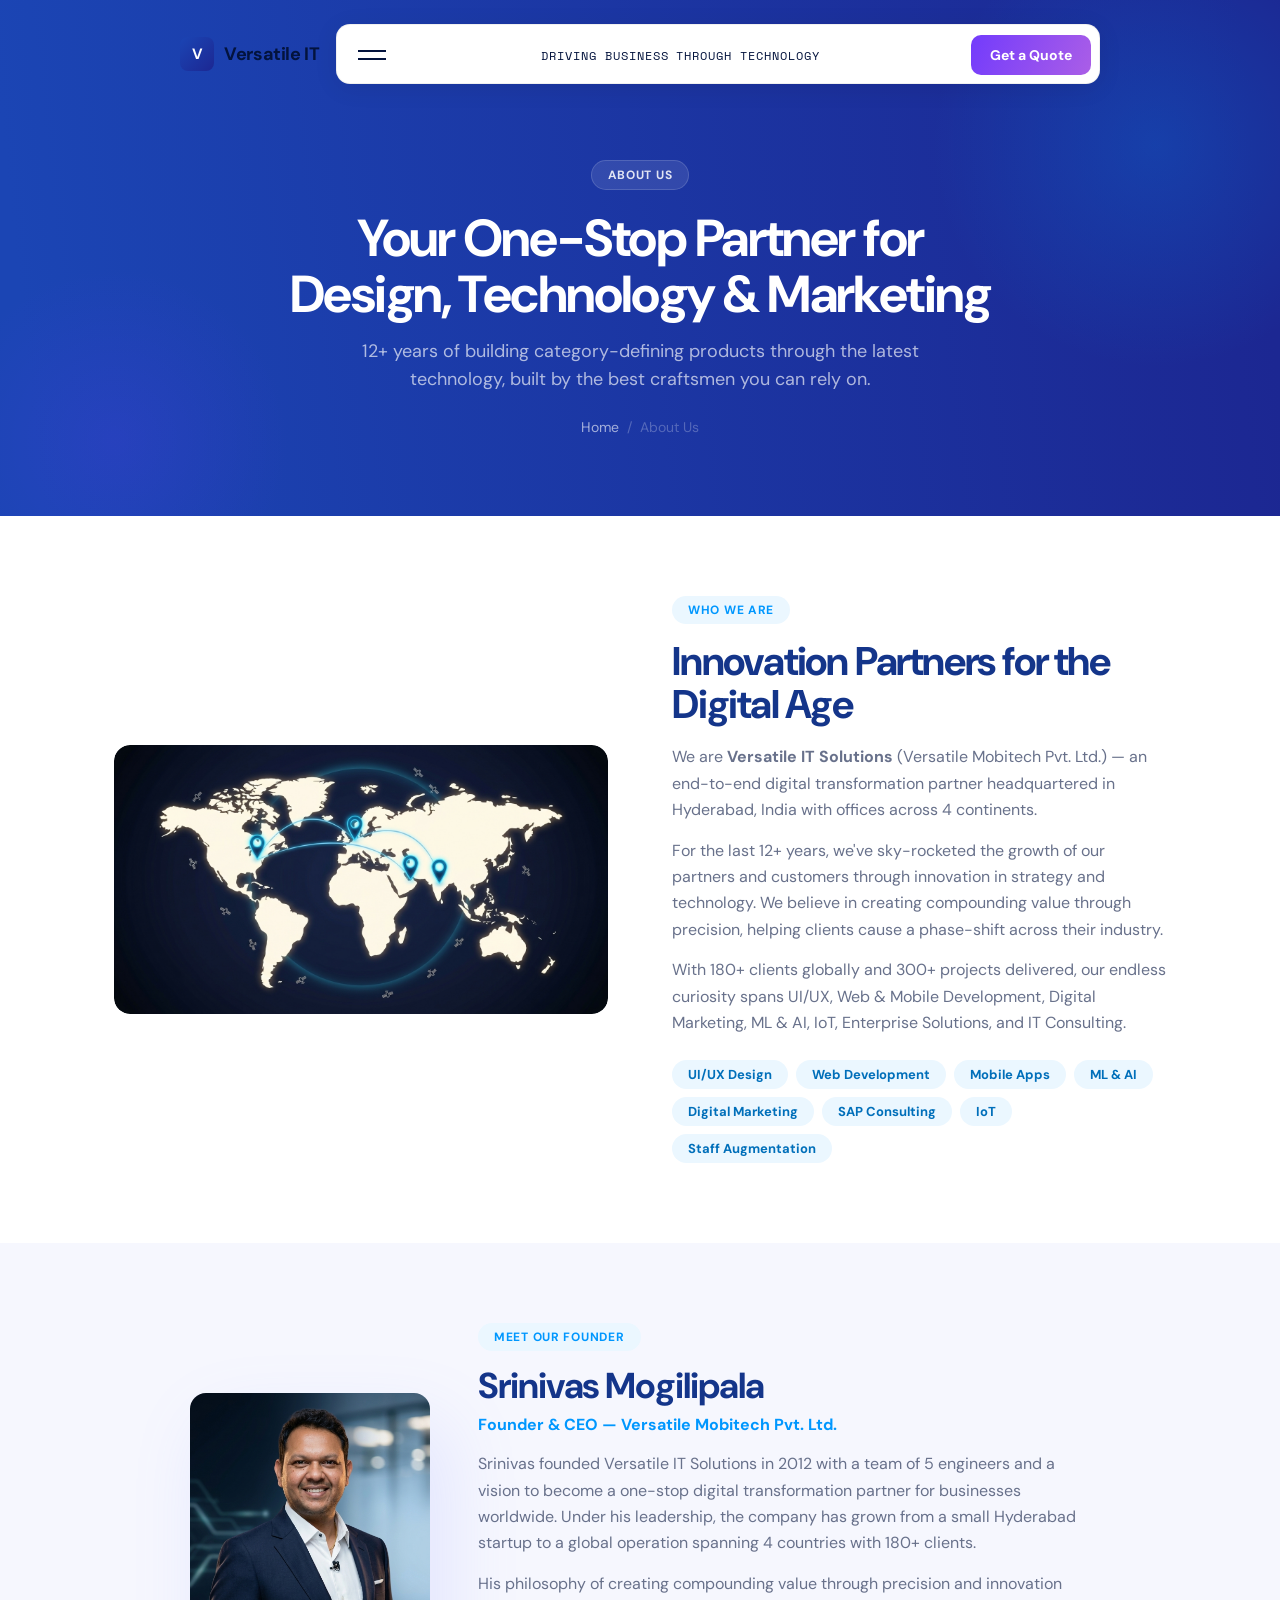
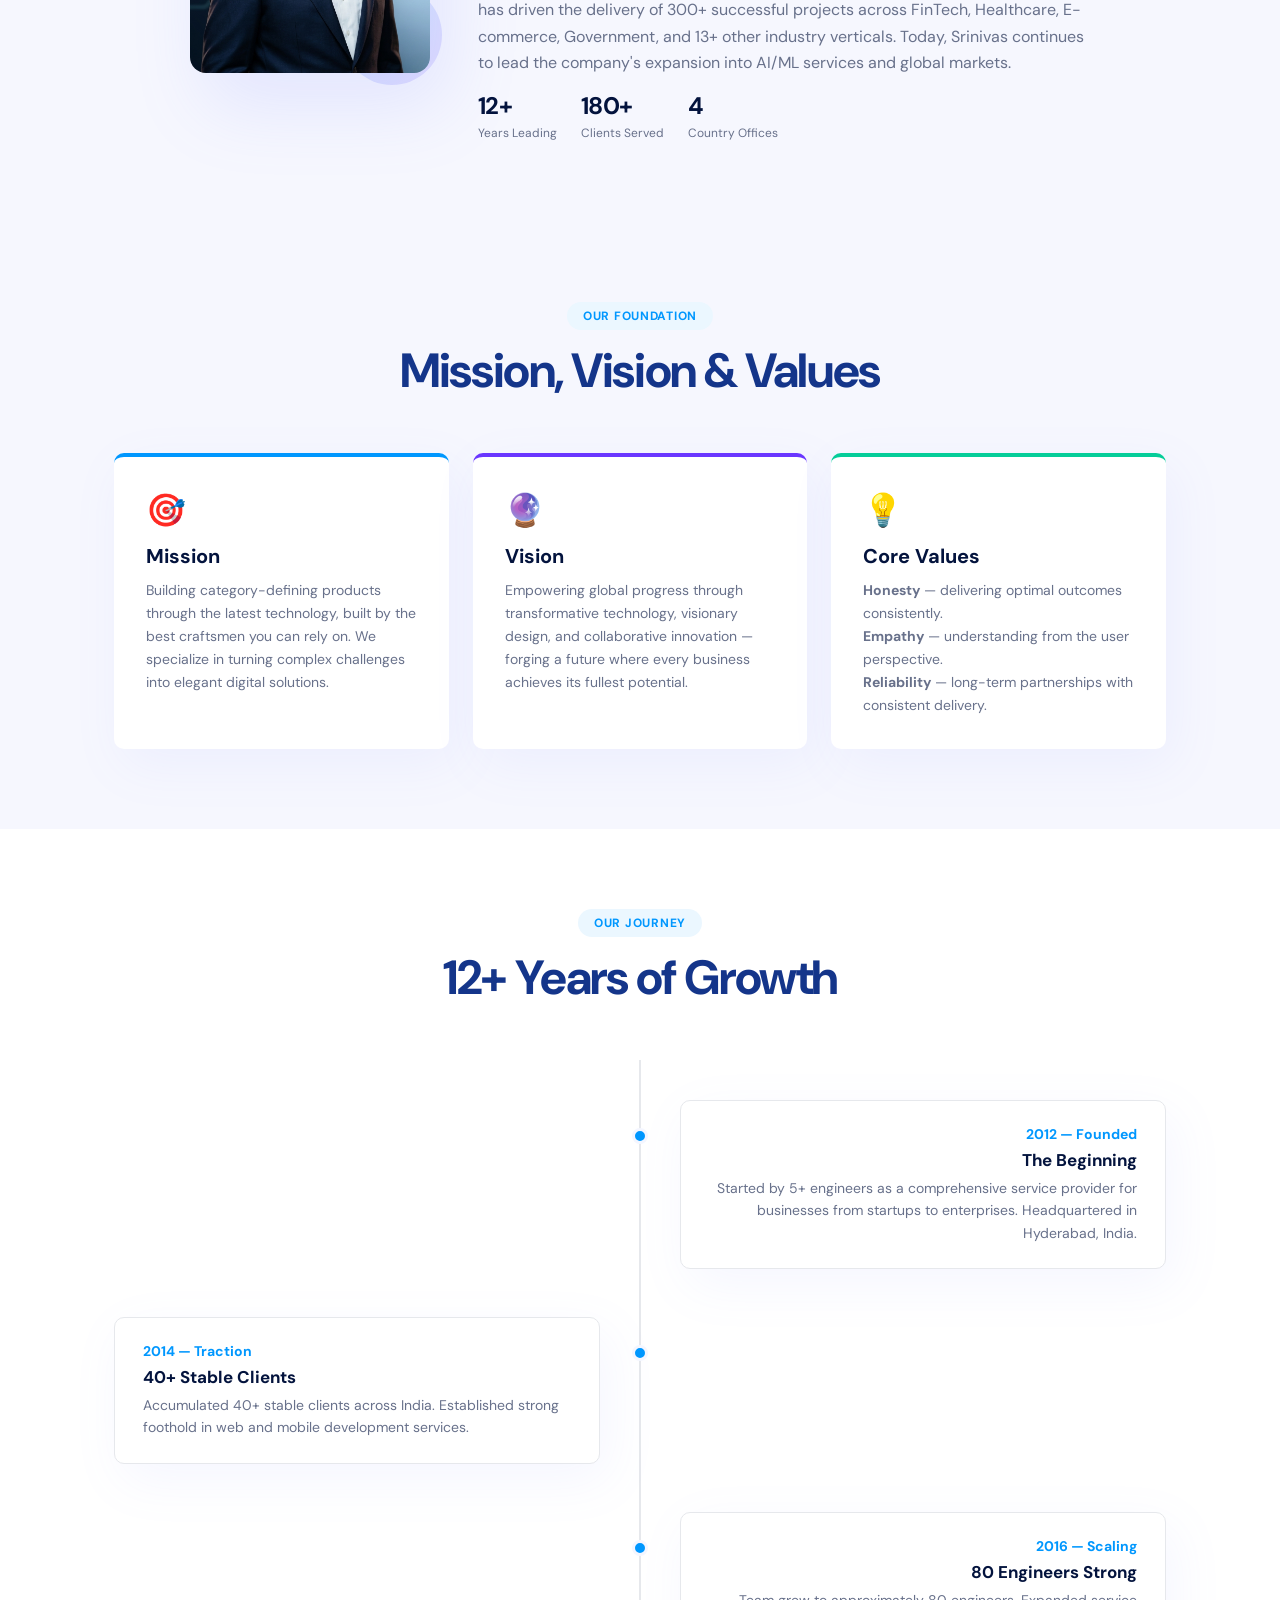
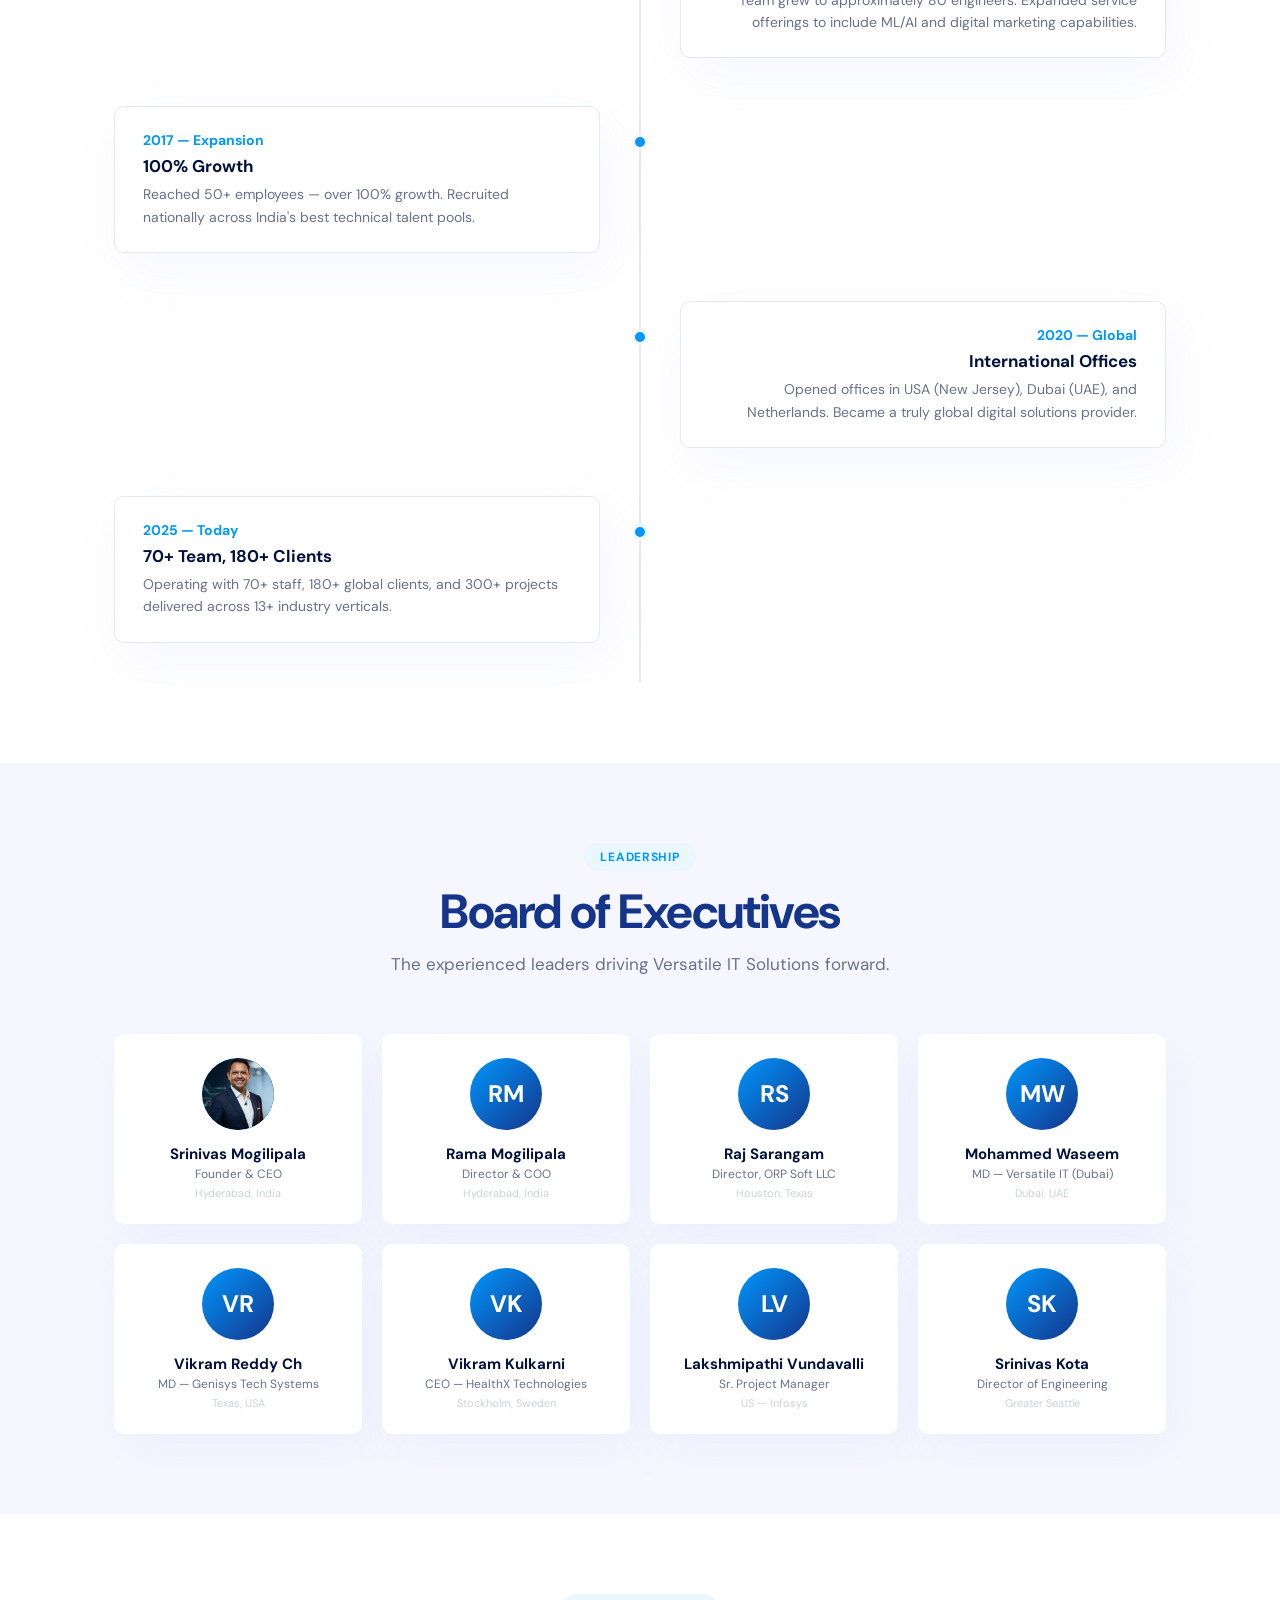
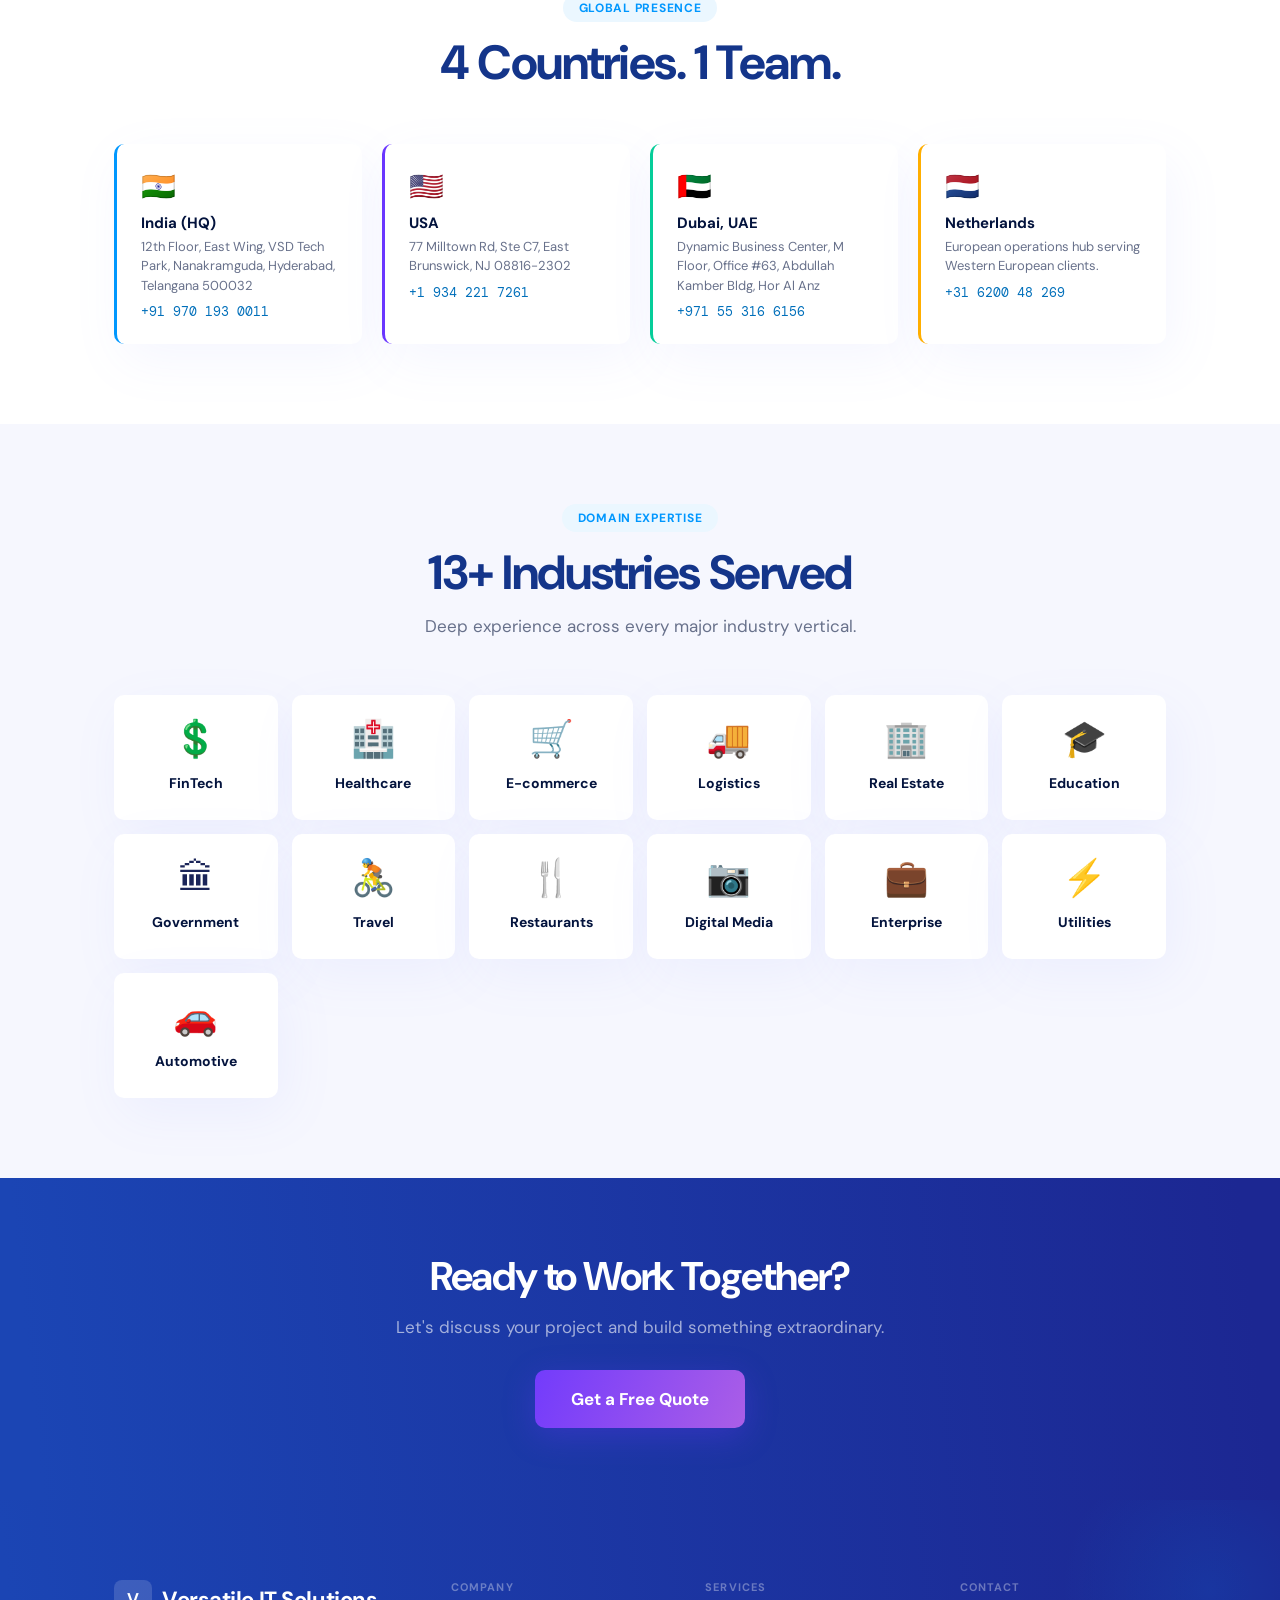
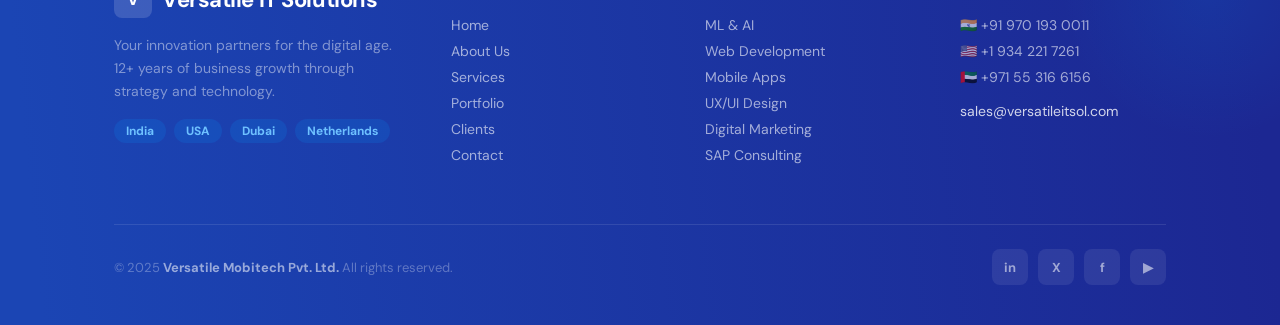
==== commit aed856b0: "Update nav: CardNav with decrypt text, blur backdrop, restructured links - Replace old nav with Card" ====
--- a/about.html
+++ b/about.html
@@ -7,8 +7,8 @@
 <meta name="description" content="Learn about Versatile IT Solutions — 12+ years of digital innovation across 4 countries with 180+ global clients."/>
 <link rel="preconnect" href="https://fonts.googleapis.com"/>
 <link rel="preconnect" href="https://fonts.gstatic.com" crossorigin/>
-<link href="https://fonts.googleapis.com/css2?family=DM+Sans:ital,opsz,wght@0,9..40,300;0,9..40,400;0,9..40,500;0,9..40,700;1,9..40,400&family=DM+Mono:wght@400;500&display=swap" rel="stylesheet"/>
-<link rel="stylesheet" href="css/style.css"/>
+<link href="https://fonts.googleapis.com/css2?family=DM+Sans:ital,opsz,wght@0,9..40,300;0,9..40,400;0,9..40,500;0,9..40,700;1,9..40,400&family=DM+Mono:wght@400;500&family=Space+Mono:wght@400;700&display=swap" rel="stylesheet"/>
+<link rel="stylesheet" href="css/style.css?v=5"/>
 <style>
 .about-grid{display:grid;grid-template-columns:1fr 1fr;gap:64px;align-items:center}
 .about-img{border-radius:var(--r-lg);overflow:hidden}
@@ -67,6 +67,23 @@
 .off-card p{font-size:13px;color:var(--text-grey);line-height:1.5}
 .off-card .phone{font-size:13px;font-family:var(--mono);color:var(--blue-dark);margin-top:8px}
 
+/* Founder Spotlight */
+.founder-grid{display:grid;grid-template-columns:auto 1fr;gap:48px;align-items:center;max-width:900px;margin:0 auto}
+.founder-img{position:relative}
+.founder-photo{width:240px;height:280px;border-radius:var(--r-lg);overflow:hidden;box-shadow:var(--shadow-lg);position:relative;z-index:1}
+.founder-photo img{width:100%;height:100%;object-fit:cover}
+.founder-orb{position:absolute;bottom:-12px;right:-12px;width:100px;height:100px;border-radius:50%;background:linear-gradient(135deg,rgba(0,151,254,.15),rgba(106,54,255,.15));z-index:0}
+.founder-name{font-size:36px;font-weight:700;color:var(--blue-darkest);letter-spacing:-.03em;line-height:1.08;margin-bottom:8px}
+.founder-role{font-size:16px;font-weight:700;color:var(--blue);margin-bottom:16px}
+.founder-bio{font-size:16px;color:var(--text-grey);line-height:1.65;margin-bottom:14px}
+.founder-stats{display:flex;gap:24px;flex-wrap:wrap}
+.founder-stat-num{font-size:24px;font-weight:700;color:var(--heading);letter-spacing:-.03em}
+.founder-stat-label{font-size:12px;color:var(--text-grey)}
+
+/* CTA heading */
+.cta-heading{font-size:40px;font-weight:700;color:#fff;letter-spacing:-.03em;margin-bottom:14px}
+.cta-desc{font-size:17px;color:rgba(255,255,255,.6);margin-bottom:32px}
+
 @media(max-width:900px){
   .about-grid{grid-template-columns:1fr}
   .mvv-grid,.val-grid{grid-template-columns:1fr}
@@ -76,26 +93,40 @@
   .tl-item,.tl-item:nth-child(odd){flex-direction:row;text-align:left}
   .tl-content{width:calc(100% - 52px);margin-left:auto}
   .tl-dot{left:20px}
+  .founder-grid{grid-template-columns:1fr;text-align:center}
+  .founder-img{display:flex;justify-content:center}
+  .founder-photo{width:200px;height:240px}
+  .founder-stats{justify-content:center}
+  .cta-heading{font-size:30px}
 }
 @media(max-width:600px){
   .team-grid,.off-grid{grid-template-columns:1fr}
+  .founder-photo{width:160px;height:200px}
+  .founder-name{font-size:28px}
 }
 </style>
 </head>
 <body>
 
 <!-- NAV -->
-<header class="nav-wrap solid" id="navbar">
-  <nav class="nav">
-    <a href="index.html" class="nav-logo"><div class="nav-logo-mark">V</div>Versatile IT</a>
-    <div class="nav-links">
-      <a href="index.html" class="nav-link">Home</a><a href="about.html" class="nav-link active">About</a><a href="services.html" class="nav-link">Services</a><a href="portfolio.html" class="nav-link">Portfolio</a><a href="clients.html" class="nav-link">Clients</a><a href="contact.html" class="nav-link">Contact</a>
-    </div>
-    <div class="nav-right"><a href="contact.html" class="nav-cta">Get a Quote</a></div>
-    <button class="nav-hamburger" id="menuToggle" aria-label="Menu"><span></span><span></span><span></span></button>
-  </nav>
-  <div class="mobile-menu" id="mobileMenu"><a href="index.html">Home</a><a href="about.html" class="active">About</a><a href="services.html">Services</a><a href="portfolio.html">Portfolio</a><a href="clients.html">Clients</a><a href="contact.html">Contact</a></div>
-</header>
+<div class="nav-backdrop" id="navBackdrop"></div>
+<div class="card-nav-wrapper">
+  <a href="index.html" class="card-nav-logo"><span class="card-nav-logo-mark">V</span>Versatile IT</a>
+  <div class="card-nav-container">
+    <nav class="card-nav" id="cardNav">
+      <div class="card-nav-top">
+        <div class="hamburger-menu" id="cardNavToggle" role="button" aria-label="Open menu" tabindex="0"><div class="hamburger-line"></div><div class="hamburger-line"></div></div>
+        <span class="nav-decrypt-text"></span>
+        <a href="contact.html" class="card-nav-cta-btn">Get a Quote</a>
+      </div>
+      <div class="card-nav-content">
+        <div class="nav-card nc-1"><div class="nav-card-label">Company</div><div class="nav-card-links"><a href="index.html" class="nav-card-link">Home</a><a href="about.html" class="nav-card-link">About Us</a><a href="portfolio.html" class="nav-card-link">Portfolio</a></div></div>
+        <div class="nav-card nc-2"><div class="nav-card-label">Services</div><div class="nav-card-links"><a href="services.html" class="nav-card-link">All Services</a><a href="clients.html" class="nav-card-link">Clients</a></div></div>
+        <div class="nav-card nc-3"><div class="nav-card-label">Contact</div><div class="nav-card-links"><a href="contact.html" class="nav-card-link">Contact Us</a></div></div>
+      </div>
+    </nav>
+  </div>
+</div>
 
 <!-- PAGE HERO -->
 <section class="page-hero">
@@ -129,23 +160,23 @@
 <!-- FOUNDER SPOTLIGHT -->
 <section class="sec" style="background:var(--surface)">
   <div class="container">
-    <div style="display:grid;grid-template-columns:auto 1fr;gap:48px;align-items:center;max-width:900px;margin:0 auto">
-      <div class="rv" style="position:relative">
-        <div style="width:240px;height:280px;border-radius:var(--r-lg);overflow:hidden;box-shadow:var(--shadow-lg);position:relative;z-index:1">
-          <img src="Images/Founder-CEO.png" alt="Srinivas Mogilipala — Founder & CEO" style="width:100%;height:100%;object-fit:cover"/>
+    <div class="founder-grid">
+      <div class="founder-img rv">
+        <div class="founder-photo">
+          <img src="Images/Founder-CEO.png" alt="Srinivas Mogilipala — Founder & CEO"/>
         </div>
-        <div style="position:absolute;bottom:-12px;right:-12px;width:100px;height:100px;border-radius:50%;background:linear-gradient(135deg,rgba(0,151,254,.15),rgba(106,54,255,.15));z-index:0"></div>
+        <div class="founder-orb"></div>
       </div>
       <div>
         <div class="sec-chip rv">Meet Our Founder</div>
-        <h2 class="rv rv-d1" style="font-size:36px;font-weight:700;color:var(--blue-darkest);letter-spacing:-.03em;line-height:1.08;margin-bottom:8px">Srinivas Mogilipala</h2>
-        <div class="rv rv-d2" style="font-size:16px;font-weight:700;color:var(--blue);margin-bottom:16px">Founder &amp; CEO — Versatile Mobitech Pvt. Ltd.</div>
-        <p class="rv rv-d2" style="font-size:16px;color:var(--text-grey);line-height:1.65;margin-bottom:14px">Srinivas founded Versatile IT Solutions in 2012 with a team of 5 engineers and a vision to become a one-stop digital transformation partner for businesses worldwide. Under his leadership, the company has grown from a small Hyderabad startup to a global operation spanning 4 countries with 180+ clients.</p>
-        <p class="rv rv-d3" style="font-size:16px;color:var(--text-grey);line-height:1.65;margin-bottom:20px">His philosophy of creating compounding value through precision and innovation has driven the delivery of 300+ successful projects across FinTech, Healthcare, E-commerce, Government, and 13+ other industry verticals. Today, Srinivas continues to lead the company's expansion into AI/ML services and global markets.</p>
-        <div class="rv rv-d3" style="display:flex;gap:24px;flex-wrap:wrap">
-          <div style="display:flex;flex-direction:column"><span style="font-size:24px;font-weight:700;color:var(--heading);letter-spacing:-.03em">12+</span><span style="font-size:12px;color:var(--text-grey)">Years Leading</span></div>
-          <div style="display:flex;flex-direction:column"><span style="font-size:24px;font-weight:700;color:var(--heading);letter-spacing:-.03em">180+</span><span style="font-size:12px;color:var(--text-grey)">Clients Served</span></div>
-          <div style="display:flex;flex-direction:column"><span style="font-size:24px;font-weight:700;color:var(--heading);letter-spacing:-.03em">4</span><span style="font-size:12px;color:var(--text-grey)">Country Offices</span></div>
+        <h2 class="founder-name rv rv-d1">Srinivas Mogilipala</h2>
+        <div class="founder-role rv rv-d2">Founder &amp; CEO — Versatile Mobitech Pvt. Ltd.</div>
+        <p class="founder-bio rv rv-d2">Srinivas founded Versatile IT Solutions in 2012 with a team of 5 engineers and a vision to become a one-stop digital transformation partner for businesses worldwide. Under his leadership, the company has grown from a small Hyderabad startup to a global operation spanning 4 countries with 180+ clients.</p>
+        <p class="founder-bio rv rv-d3">His philosophy of creating compounding value through precision and innovation has driven the delivery of 300+ successful projects across FinTech, Healthcare, E-commerce, Government, and 13+ other industry verticals. Today, Srinivas continues to lead the company's expansion into AI/ML services and global markets.</p>
+        <div class="founder-stats rv rv-d3">
+          <div><span class="founder-stat-num">12+</span><br/><span class="founder-stat-label">Years Leading</span></div>
+          <div><span class="founder-stat-num">180+</span><br/><span class="founder-stat-label">Clients Served</span></div>
+          <div><span class="founder-stat-num">4</span><br/><span class="founder-stat-label">Country Offices</span></div>
         </div>
       </div>
     </div>
@@ -263,8 +294,8 @@
 <!-- CTA -->
 <section style="background:linear-gradient(83.79deg,var(--hero-start) 3.25%,var(--hero-end) 96.85%);padding:72px 0;text-align:center;position:relative;overflow:hidden">
   <div class="container" style="position:relative;z-index:1">
-    <h2 style="font-size:40px;font-weight:700;color:#fff;letter-spacing:-.03em;margin-bottom:14px" class="rv">Ready to Work Together?</h2>
-    <p style="font-size:17px;color:rgba(255,255,255,.6);margin-bottom:32px" class="rv rv-d1">Let's discuss your project and build something extraordinary.</p>
+    <h2 class="cta-heading rv">Ready to Work Together?</h2>
+    <p class="cta-desc rv rv-d1">Let's discuss your project and build something extraordinary.</p>
     <a href="contact.html" class="btn-purple rv rv-d2">Get a Free Quote</a>
   </div>
 </section>
@@ -281,6 +312,6 @@
     <div class="footer-bar"><div class="footer-copy">&copy; 2025 <strong>Versatile Mobitech Pvt. Ltd.</strong> All rights reserved.</div><div class="footer-socials"><a href="#" class="footer-social">in</a><a href="#" class="footer-social">X</a><a href="#" class="footer-social">f</a><a href="#" class="footer-social">&#9654;</a></div></div>
   </div>
 </footer>
-<script src="js/main.js"></script>
+<script src="js/main.js?v=5"></script>
 </body>
 </html>
--- a/css/style.css
+++ b/css/style.css
@@ -32,26 +32,51 @@
 .rv.vis{opacity:1;transform:none}
 .rv-d1{transition-delay:.1s}.rv-d2{transition-delay:.25s}.rv-d3{transition-delay:.4s}.rv-d4{transition-delay:.5s}
 
-/* ═══════ NAVIGATION ═══════ */
-.nav-wrap{position:fixed;top:0;left:0;right:0;z-index:100;transition:background .35s,box-shadow .35s}
-.nav-wrap.scrolled{background:linear-gradient(83.79deg,var(--hero-start) 3.25%,var(--hero-end) 96.85%);box-shadow:0 4px 32px rgba(0,0,0,.18)}
-.nav-wrap.solid{background:linear-gradient(83.79deg,var(--hero-start) 3.25%,var(--hero-end) 96.85%)}
-.nav{max-width:var(--max-w);margin:0 auto;padding:0 24px;height:86px;display:flex;align-items:center;justify-content:space-between}
-.nav-logo{font-size:20px;font-weight:700;color:#fff;letter-spacing:-.02em;display:flex;align-items:center;gap:10px}
-.nav-logo-mark{width:36px;height:36px;background:rgba(255,255,255,.15);border-radius:8px;display:flex;align-items:center;justify-content:center;font-size:16px;font-weight:700;backdrop-filter:blur(4px)}
-.nav-links{display:flex;gap:26px;align-items:center}
-.nav-link{font-size:15px;color:rgba(255,255,255,.72);font-weight:400;transition:color .2s;position:relative}
-.nav-link:hover,.nav-link.active{color:#fff;font-weight:700}
-.nav-link.active::after{content:'';position:absolute;bottom:-4px;left:0;right:0;height:2px;background:var(--blue);border-radius:2px}
-.nav-right{display:flex;align-items:center;gap:16px}
-.nav-cta{padding:10px 22px;border:1px solid #fff;border-radius:var(--r);font-size:14px;font-weight:700;color:#fff;background:transparent;transition:background .2s}
-.nav-cta:hover{background:rgba(255,255,255,.12)}
-.nav-hamburger{display:none;flex-direction:column;gap:5px;background:none;border:none;cursor:pointer;padding:4px}
-.nav-hamburger span{display:block;width:24px;height:2px;background:#fff;border-radius:2px;transition:transform .3s,opacity .3s}
-.mobile-menu{display:none;position:fixed;top:86px;left:0;right:0;bottom:0;background:linear-gradient(165deg,var(--hero-start),var(--hero-end));padding:24px;flex-direction:column;gap:4px;z-index:99;overflow-y:auto}
-.mobile-menu.open{display:flex}
-.mobile-menu a{font-size:16px;color:rgba(255,255,255,.85);padding:14px 16px;border-radius:8px;font-weight:500;transition:background .15s}
-.mobile-menu a:hover,.mobile-menu a.active{background:rgba(255,255,255,.1);color:#fff}
+/* ═══════ CARD NAV ═══════ */
+.card-nav-wrapper{position:fixed;top:1.5em;left:50%;transform:translateX(-50%);width:90%;max-width:920px;z-index:100;display:flex;align-items:flex-start;gap:16px}
+.card-nav-logo{display:flex;align-items:center;gap:10px;font-size:18px;font-weight:700;color:var(--heading);letter-spacing:-.02em;white-space:nowrap;flex-shrink:0;height:60px}
+.card-nav-logo-mark{width:34px;height:34px;background:linear-gradient(135deg,var(--hero-start),var(--hero-end));border-radius:8px;display:flex;align-items:center;justify-content:center;font-size:15px;font-weight:700;color:#fff}
+.card-nav-container{flex:1;min-width:0}
+.card-nav{display:block;max-height:60px;overflow:hidden;background:#fff;border:1px solid rgba(0,0,0,.06);border-radius:14px;box-shadow:0 4px 24px rgba(0,0,0,.08);position:relative;transition:max-height .45s cubic-bezier(.4,0,.2,1)}
+.card-nav.open{max-height:340px;overflow:visible}
+.card-nav-top{position:relative;height:60px;display:flex;align-items:center;justify-content:space-between;padding:0.5rem 0.5rem 0.5rem 1.1rem;z-index:2}
+.hamburger-menu{height:100%;display:flex;flex-direction:column;align-items:center;justify-content:center;cursor:pointer;gap:6px;padding:0 4px}
+.hamburger-menu:hover .hamburger-line{opacity:.6}
+.hamburger-line{width:28px;height:2px;background:var(--heading);transition:transform .3s ease,opacity .2s ease;transform-origin:50% 50%}
+.hamburger-menu.open .hamburger-line:first-child{transform:translateY(4px) rotate(45deg)}
+.hamburger-menu.open .hamburger-line:last-child{transform:translateY(-4px) rotate(-45deg)}
+.nav-decrypt-text{flex:1;text-align:center;font-size:12px;font-weight:400;color:var(--heading);letter-spacing:.08em;text-transform:uppercase;overflow:hidden;white-space:nowrap;font-family:'Space Mono',monospace}
+.nav-decrypt-text .encrypted{opacity:.2;color:var(--blue)}
+.card-nav-cta-btn{background:linear-gradient(112.8deg,#6A36FF -15.76%,#AC5FE6 102.86%);color:#fff;border:none;border-radius:10px;padding:0 1.2rem;height:calc(100% - 0.25rem);font-size:14px;font-weight:700;font-family:var(--font);display:flex;align-items:center;transition:opacity .2s;flex-shrink:0}
+.card-nav-cta-btn:hover{opacity:.88}
+.card-nav-content{padding:0 0.5rem 0.5rem;display:flex;align-items:stretch;gap:10px}
+.nav-card{flex:1 1 0;min-width:0;border-radius:10px;display:flex;flex-direction:column;padding:14px 18px;gap:8px;color:#fff;opacity:0;transform:translateY(20px);transition:opacity .35s ease,transform .35s ease}
+.nav-card.nc-1{background:#0D1B3E;transition-delay:0s}
+.nav-card.nc-2{background:var(--hero-start);transition-delay:.07s}
+.nav-card.nc-3{background:var(--hero-end);transition-delay:.14s}
+.card-nav.open .nav-card{opacity:1;transform:translateY(0)}
+.nav-card-label{font-weight:400;font-size:20px;letter-spacing:-.3px;opacity:.6}
+.nav-card-links{margin-top:auto;display:flex;flex-direction:column;gap:3px}
+.nav-card-link{font-size:15px;color:#fff;display:inline-flex;align-items:center;gap:6px;transition:opacity .2s;padding:2px 0}
+.nav-card-link:hover{opacity:.65}
+.nav-card-link::before{content:'\2197';font-size:13px;opacity:.7}
+
+/* blur backdrop */
+.nav-backdrop{position:fixed;inset:0;z-index:99;background:rgba(0,0,0,.25);backdrop-filter:blur(8px);-webkit-backdrop-filter:blur(8px);opacity:0;pointer-events:none;transition:opacity .35s ease}
+.nav-backdrop.active{opacity:1;pointer-events:auto}
+
+@media(max-width:768px){
+  .card-nav-wrapper{width:92%;top:1em;gap:10px}
+  .card-nav-logo{font-size:16px}
+  .card-nav.open{max-height:500px}
+  .card-nav-top{padding:0.5rem 0.8rem}
+  .nav-decrypt-text{display:none}
+  .card-nav-cta-btn{display:none}
+  .card-nav-content{flex-direction:column;gap:8px}
+  .nav-card{flex:0 0 auto;min-height:56px}
+  .nav-card-label{font-size:17px}
+  .nav-card-link{font-size:14px}
+}
 
 /* ═══════ BUTTONS ═══════ */
 .btn-purple{display:inline-flex;align-items:center;justify-content:center;gap:8px;padding:18px 36px;background:linear-gradient(112.8deg,#6A36FF -15.76%,#AC5FE6 102.86%);border-radius:var(--r);font-size:17px;font-weight:700;color:#fff;transition:opacity .2s,transform .2s;box-shadow:0 8px 32px rgba(106,54,255,.3)}
@@ -160,9 +185,7 @@
   .footer-brand{grid-column:1/-1}
 }
 @media(max-width:900px){
-  .nav-links{display:none}
-  .nav-hamburger{display:flex}
-  .sec-title{font-size:34px}
+.sec-title{font-size:34px}
   .page-hero h1{font-size:34px}
   .page-hero{padding:130px 0 60px}
   .stats-bar-inner{grid-template-columns:1fr 1fr}
